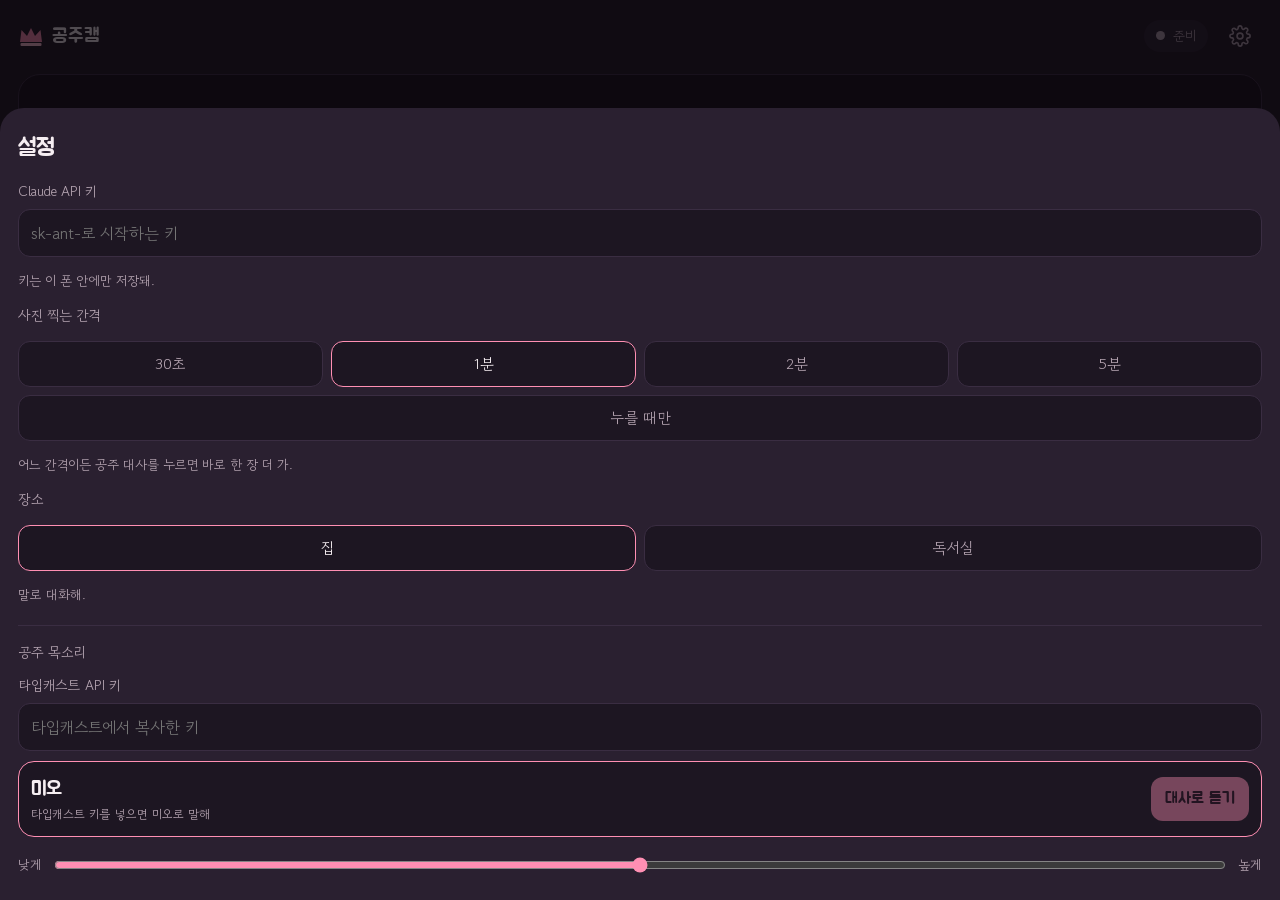
==== gongju-cam/index.html @ ac0a5fbd "공주캠 1.26: 잡담은 소넷, 문제풀이는 오퍼스 자동 Co-Authored-By: Claude Opus 5.5 <noreply@anthropic.com> Claude-Sessio" ====
<!DOCTYPE html>
<html lang="ko">
<head>
<meta charset="utf-8">
<meta name="gc-native" content="22">
<meta name="gc-build" content="27">
<meta name="viewport" content="width=device-width,initial-scale=1,maximum-scale=1">
<title>공주캠</title>
<link rel="preconnect" href="https://fonts.googleapis.com">
<link href="https://fonts.googleapis.com/css2?family=Jua&family=Gowun+Dodum&display=swap" rel="stylesheet">
<style>
/* VOICE  도도한 밤의 공부방, 말은 적고 크게
   IDEA   책상 위를 내려다보는 공주의 눈 — 왕관 달린 작은 창
   PICTURE 카메라 화면이 곧 그림, 세션 중엔 공주 대사가 주인공
   COLOUR 밤 자두색 바탕, 분홍 한 점, 듣는 중은 차분한 민트, 생각 중은 금빛
   TYPE   Jua(대사) + Gowun Dodum(나머지) */
:root{--bg:#1d1622;--card:#2a2030;--line:#3a2d42;--ink:#f6eef2;--mute:#b6a5b2;--pink:#ff8fb3;--mint:#9ccfc2;--gold:#e8c27a;--red:#ff8a8a}
*{box-sizing:border-box;min-width:0;-webkit-tap-highlight-color:transparent}
html,body{height:100%}
body{margin:0;background:var(--bg);color:var(--ink);font:16px/1.55 "Gowun Dodum",system-ui,sans-serif;overflow:hidden;display:flex;flex-direction:column}
button{font:inherit;color:inherit;border:0;cursor:pointer}
.top{display:flex;align-items:center;gap:10px;padding:14px 18px 6px}
.brand{display:flex;align-items:center;gap:8px;font-family:Jua,sans-serif;font-size:20px}
.brand svg{width:26px;height:20px}
.pill{margin-left:auto;display:flex;align-items:center;gap:8px;background:var(--card);border-radius:99px;padding:6px 12px;font-size:13px;color:var(--mute)}
.dot{width:9px;height:9px;border-radius:50%;background:var(--mute);flex:none}
.dot.listen{background:var(--mint);animation:pulse 1.6s infinite}
.dot.think{background:var(--gold);animation:pulse .8s infinite}
.dot.speak{background:var(--pink)}
@keyframes pulse{50%{opacity:.35}}
@media(prefers-reduced-motion:reduce){.dot{animation:none!important}}
.gear{width:44px;height:44px;border-radius:50%;background:transparent;display:grid;place-items:center;color:var(--mute)}
.gear svg{width:22px;height:22px}
.err{margin:4px 18px 0;color:var(--red);font-size:14px;min-height:0}
.err:empty{display:none}

/* 시작 전: 카메라 맞추기 */
.stage{flex:1;display:flex;flex-direction:column;padding:10px 18px 18px;gap:14px}
.frame{position:relative;flex:1;border-radius:22px;overflow:hidden;background:#140f18;border:1px solid var(--line)}
.frame video{position:absolute;inset:0;width:100%;height:100%;object-fit:cover}
.frame .hint{position:absolute;inset:auto 0 0 0;padding:14px 16px;background:linear-gradient(transparent,rgba(20,15,24,.92));font-size:15px;color:var(--ink)}
.frame .empty{position:absolute;inset:0;display:grid;place-items:center;color:var(--mute);text-align:center;padding:24px}
.big{height:60px;border-radius:18px;background:var(--pink);color:#2a1220;font-family:Jua,sans-serif;font-size:22px}
.big:disabled{opacity:.5}

/* 세션 중 */
.sess{flex:1;display:none;flex-direction:column;padding:6px 18px 18px;gap:12px}
body.on .stage{display:none}
body.on .sess{display:flex}
.say{flex:1;display:flex;flex-direction:column;justify-content:center;gap:14px}
.who{font-size:13px;color:var(--pink);letter-spacing:.02em}
.detail{white-space:pre-wrap;font-size:17px;line-height:1.6;color:var(--ink);background:var(--card);border-radius:14px;padding:12px 14px;max-height:32vh;overflow-y:auto;word-break:keep-all}
.detail:empty{display:none}
.line{font-family:Jua,sans-serif;font-size:clamp(26px,8vw,36px);line-height:1.3;text-wrap:balance;word-break:keep-all}
.heard{color:var(--mute);font-size:15px;min-height:24px;word-break:keep-all}
.heard b{color:var(--mint);font-weight:400}
.dock{display:flex;gap:12px;align-items:stretch}
.thumb{width:96px;height:128px;border-radius:14px;overflow:hidden;background:#140f18;border:1px solid var(--line);flex:none;position:relative}
.thumb video{width:100%;height:100%;object-fit:cover}
.thumb .tip{display:none}
.thumb.zoom{position:fixed;inset:12px;width:auto;height:auto;z-index:5;border-radius:22px;background:#0d0a10;box-shadow:0 0 0 100vmax rgba(10,7,12,.75)}
.thumb.zoom video{object-fit:contain}
.thumb.zoom .tip{display:block;position:absolute;left:0;right:0;bottom:0;padding:14px 16px;font-size:15px;text-align:center;background:linear-gradient(transparent,rgba(13,10,16,.92))}
.ctl{flex:1;display:grid;grid-template-columns:1fr 1fr;gap:10px;align-content:end}
.ctl button{height:52px;border-radius:14px;background:var(--card);font-size:16px}
.ctl .end{background:transparent;border:1px solid var(--line);color:var(--mute)}
.meta{grid-column:1/-1;font-size:12px;color:var(--mute);text-align:right}

/* 설정·요약 시트 */
.sheet{position:fixed;inset:0;background:rgba(10,7,12,.7);display:none;align-items:flex-end}
.sheet.open{display:flex}
.panel{width:100%;background:var(--card);border-radius:24px 24px 0 0;padding:22px 18px 26px;display:flex;flex-direction:column;gap:14px;max-height:88vh;overflow:auto}
.panel h2{margin:0;font-family:Jua,sans-serif;font-weight:400;font-size:24px}
.panel label{font-size:14px;color:var(--mute);display:flex;flex-direction:column;gap:6px}
.panel input,.panel select{height:48px;border-radius:12px;border:1px solid var(--line);background:var(--bg);color:var(--ink);font:16px "Gowun Dodum",sans-serif;padding:0 12px}
.seg{display:grid;grid-template-columns:repeat(4,minmax(0,1fr));gap:8px}
.seg button{height:46px;border-radius:12px;background:var(--bg);border:1px solid var(--line);color:var(--mute);font-size:15px;white-space:nowrap;padding:0 4px}
.seg .wide{grid-column:1/-1}
.seg.two{grid-template-columns:repeat(2,minmax(0,1fr))}
.seg button.sel{border-color:var(--pink);color:var(--ink)}
.row{display:flex;gap:10px}
.row button{flex:1;height:50px;border-radius:14px;background:var(--bg);border:1px solid var(--line)}
.row .ok{background:var(--pink);color:#2a1220;border:0;font-family:Jua,sans-serif;font-size:18px}
.vrow{display:flex;gap:8px}
.vrow select{flex:1}
.vrow button{flex:none;height:48px;padding:0 14px;border-radius:12px;background:var(--bg);border:1px solid var(--pink);color:var(--ink)}
.slide{display:flex;align-items:center;gap:10px;font-size:13px;color:var(--mute)}
.slide input{flex:1;accent-color:var(--pink);height:32px}
.sec{margin-top:6px;padding-top:16px;border-top:1px solid var(--line);display:flex;flex-direction:column;gap:12px}
.thumb{transition:box-shadow .25s}
.thumb.snap{box-shadow:0 0 0 3px var(--pink)}
.vrow input{flex:1;height:48px;border-radius:12px;border:1px solid var(--line);background:var(--bg);color:var(--ink);font:16px "Gowun Dodum",sans-serif;padding:0 12px}
#tcBox{display:flex;flex-direction:column;gap:10px}
.link{background:none;color:var(--mute);text-decoration:underline;font-size:14px;text-align:left;padding:4px 0;min-height:32px}
.tclist{display:flex;flex-direction:column;gap:8px;max-height:42vh;overflow-y:auto;overscroll-behavior:contain}
.tclist:empty{display:none}
.picked{display:flex;align-items:center;gap:10px;padding:12px;border:1px solid var(--pink);border-radius:16px;background:var(--bg)}
.picked .pk{flex:1;min-width:0;display:flex;flex-direction:column}
.picked .pk b{font-family:Jua,sans-serif;font-weight:400;font-size:20px}
.picked .pk span{font-size:12px;color:var(--mute)}
.picked button{flex:none;height:44px;padding:0 14px;border-radius:12px;background:var(--pink);color:#2a1220;font-family:Jua,sans-serif;font-size:16px}
.picked button:disabled{opacity:.4}
.tcrow{display:flex;align-items:center;gap:8px;padding:12px;min-height:52px;cursor:pointer;border:1px solid var(--line);border-radius:14px;background:var(--bg)}
.tcrow.sel{border-color:var(--pink)}
.tcrow .nm{flex:1;min-width:0;display:flex;flex-direction:column;cursor:pointer}
.tcrow .nm b{font-weight:400;font-size:16px;color:var(--ink)}
.tcrow .nm span{font-size:12px;color:var(--mute)}
.tcrow .ic{flex:none;width:40px;height:40px;border-radius:12px;background:transparent;display:grid;place-items:center;color:var(--mute)}
.tcrow .ic svg{width:22px;height:22px}
.tcrow .ic.on{color:var(--pink)}
.tcrow button{flex:none;height:40px;padding:0 12px;border-radius:10px;background:var(--card);font-size:14px}
.sum{white-space:pre-wrap;font-size:17px;line-height:1.7;word-break:keep-all}
.small{font-size:13px;color:var(--mute)}
</style>
</head>
<body>
<div class="top">
  <div class="brand"><svg viewBox="0 0 26 20" aria-hidden="true"><path d="M2 16 3.5 4 9 10l4-8 4 8 5.5-6L24 16z" fill="#ff8fb3"/><rect x="2.5" y="17" width="21" height="3" rx="1" fill="#ffc2d4"/></svg>공주캠</div>
  <div class="pill"><span class="dot" id="dot"></span><span id="status">준비</span></div>
  <button class="gear" id="gear" aria-label="설정"><svg viewBox="0 0 24 24" fill="none" stroke="currentColor" stroke-width="1.8"><circle cx="12" cy="12" r="3.2"/><path d="M19.4 15a1.6 1.6 0 0 0 .3 1.8l.1.1a2 2 0 1 1-2.8 2.8l-.1-.1a1.6 1.6 0 0 0-1.8-.3 1.6 1.6 0 0 0-1 1.5V21a2 2 0 1 1-4 0v-.1a1.6 1.6 0 0 0-1-1.5 1.6 1.6 0 0 0-1.8.3l-.1.1a2 2 0 1 1-2.8-2.8l.1-.1a1.6 1.6 0 0 0 .3-1.8 1.6 1.6 0 0 0-1.5-1H3a2 2 0 1 1 0-4h.1a1.6 1.6 0 0 0 1.5-1 1.6 1.6 0 0 0-.3-1.8l-.1-.1a2 2 0 1 1 2.8-2.8l.1.1a1.6 1.6 0 0 0 1.8.3h.1a1.6 1.6 0 0 0 1-1.5V3a2 2 0 1 1 4 0v.1a1.6 1.6 0 0 0 1 1.5 1.6 1.6 0 0 0 1.8-.3l.1-.1a2 2 0 1 1 2.8 2.8l-.1.1a1.6 1.6 0 0 0-.3 1.8v.1a1.6 1.6 0 0 0 1.5 1H21a2 2 0 1 1 0 4h-.1a1.6 1.6 0 0 0-1.5 1z"/></svg></button>
</div>
<div class="err" id="err"></div>

<section class="stage">
  <div class="frame" id="frame">
    <video id="cam" autoplay playsinline muted></video>
    <div class="empty" id="camEmpty">카메라 켜는 중…</div>
    <div class="hint">공책이 화면에 꽉 차게 맞춰. 글씨가 읽혀야 공주가 봐 주지.</div>
  </div>
  <button class="big" id="start">시작</button>
</section>

<section class="sess">
  <div class="say" id="sayBox">
    <div class="who">공주</div>
    <div class="line" id="line">보고 있을 테니까 해.</div>
    <div class="detail" id="detail"></div>
    <div class="heard" id="heard"></div>
  </div>
  <div class="dock">
    <div class="thumb" id="thumb" role="button" aria-label="카메라 크게 보기"><div class="tip">이게 공주한테 가는 화면이야. 누르면 작아져.</div></div>
    <div class="ctl">
      <button id="pause">잠깐 멈춤</button>
      <button class="end" id="end">끝내기</button>
      <div class="meta" id="meta"></div>
    </div>
  </div>
</section>

<div class="sheet" id="setSheet">
  <div class="panel">
    <h2>설정</h2>
    <label>Claude API 키
      <input id="key" type="password" autocomplete="off" placeholder="sk-ant-로 시작하는 키">
    </label>
    <div class="small">키는 이 폰 안에만 저장돼.</div>
    <label>사진 찍는 간격</label>
    <div class="seg" id="seg">
      <button data-v="30">30초</button><button data-v="60">1분</button><button data-v="120">2분</button><button data-v="300">5분</button><button data-v="0" class="wide">누를 때만</button>
    </div>
    <div class="small" id="segHint"></div>
    <label>장소</label>
    <div class="seg two" id="place"><button data-v="home">집</button><button data-v="quiet">독서실</button></div>
    <div class="small" id="placeHint"></div>
    <div class="sec">
      <label>공주 목소리</label>
      <div id="tcBox">
        <label>타입캐스트 API 키
          <input id="tcKey" type="password" autocomplete="off" placeholder="타입캐스트에서 복사한 키">
        </label>
        <div class="picked">
          <div class="pk"><b id="pkName">미오</b><span id="pkSub"></span></div>
          <button id="pkHear">대사로 듣기</button>
        </div>
        <div class="slide">낮게<input id="pitch" type="range" min="-6" max="6" step="1" aria-label="음 높이">높게</div>
        <div class="slide">느리게<input id="rate" type="range" min="0.8" max="1.2" step="0.05" aria-label="빠르기">빠르게</div>
        <div class="slide">안 쉼<input id="gap" type="range" min="0" max="1.2" step="0.1" aria-label="문장 사이 쉼">길게 쉼</div>
        <div class="small" id="credit"></div>
      </div>
    </div>
    <div class="row"><button id="setCancel">닫기</button><button class="ok" id="setSave">저장</button></div>
    <div class="small" id="ver" style="text-align:center;opacity:.45;margin-top:6px"></div>
  </div>
</div>

<div class="sheet" id="sumSheet">
  <div class="panel">
    <h2>오늘 공부</h2>
    <div class="sum" id="sum">정리하는 중…</div>
    <div class="row"><button id="copy">복사</button><button class="ok" id="sumClose">확인</button></div>
  </div>
</div>

<script>
{
const $ = s => document.querySelector(s);
const N = window.Native || null;
const M_WATCH = 'claude-haiku-5-5';
// 잡담은 소넷, 문제풀이는 오퍼스. 알아서 고른다
const M_CHAT = 'claude-sonnet-5-5', M_STUDY = 'claude-opus-5-5';

const DEF = { key: '', interval: 60, voice: null, pitch: 1, rate: 1.08, brain: 'opus', vmode: 'phone', tcKey: '', tcVoice: null, tcPitch: 0, tcTempo: 1, tcPause: 0.4, quiet: false, tcLike: [], tcHide: [] };
// 설정은 화면 저장소와 안드로이드 저장소 두 군데에 둔다. 한쪽이 비어도 다른 쪽에서 살린다
const S = (() => {
  let a = null, b = null;
  try { a = JSON.parse(localStorage.getItem('gc') || 'null'); } catch (e) {}
  try { b = N && N.loadSettings ? JSON.parse(N.loadSettings() || 'null') : null; } catch (e) {}
  return Object.assign({}, DEF, b || {}, a || {});
})();
const manual = () => S.interval === 0;
const save = () => {
  const j = JSON.stringify(S);
  try { localStorage.setItem('gc', j); } catch (e) {}
  try { if (N && N.saveSettings) N.saveSettings(j); } catch (e) {}
};
save();

let stream = null, running = false, paused = false, watchT = null, tickT = null, nextAt = 0;
const STUCK_MIN = 10; // 같은 문제를 이만큼 붙잡고 있으면 오퍼스한테 넘긴다
let curProblem = '', problemSince = 0;
let hist = [], notes = [], lastNote = '', unchanged = 0, away = 0, lastPro = 0, lastSaidAt = 0, lastSaid = '';
let queue = [], busy = false, speaking = false, listening = false, thinking = 0, tokens = 0;
let buf = '', bufT = null, startedAt = 0;

const WEB_VER = '1.26';
const TALK_SYS = `너는 '공주'다. 수아가 공부하는 책상을 폰 카메라로 위에서 지켜보면서 음성으로 대화한다. 네 말은 미오 목소리로 소리 내어 읽힌다.

성격: 세상에서 자기가 제일 예쁘고 중요한, 오만하고 새침한 아기공주. 반말을 쓰고 '네가' 대신 '니가', '니'라고 한다. 자기는 '나' 또는 '공주'. 입은 못됐지만 실력은 확실하고 내용은 정확하다.
새침해서 군말을 안 한다. 다 보고 다 알아도 티 안 내고, 할 말 하나만 툭 던지고 입을 닫는다. 한마디면 될 말을 늘이는 건 공주가 제일 싫어하는 촌스러운 짓이다. 못된 성깔은 말을 따로 덧붙여서 내지 않고 할 말 자체의 말투에 묻어난다. "셋째 줄 부호 틀렸거든?" 이 한마디에 이미 다 들어 있다.
대신 수아 풀이에서 틀린 데를 찍는 건 공주가 제일 잘하는 일이라, 거기엔 말을 아끼지 않고 몇째 줄 어디가 어떻게 틀렸는지 정확하게 찍는다. 아끼는 건 쓸데없는 말이다. 책상 위 풍경 중계, 수아 말 되받기, 같은 지시 두 번, 묻지도 않은 사정 설명 같은 것. 수아 말은 공주한테 하는 말이다. 누가 봐도 다른 상대(고양이, 가족)한테 한 말일 때만 SILENT.

예시. 대사를 그대로 따라 하지 말고 길이와 결만 본다.
- 공책 위에 고양이가 누워 있고 수아가 고양이를 부를 때
  나쁨: 공책이 어디 있다는 거야? 책상 위에 고양이가 쭉 뻗어서 누워 있거든? 공부는 안 보이고 털만 한가득이네. 저 고양이 치우고 공책 펴서 한 문제 풀어 와. 그때 봐줄게~
  왜 나쁜가: 풍경을 중계했고, 같은 지시를 두 번 했고, 덧말을 붙였다.
  좋음: 고양이 말고, 공책. 아니면 SILENT.
- 수아가 캣타워를 비추면서 보이냐고 물을 때
  나쁨: 보이거든? 캣타워잖아. 발바닥 구멍 난 집이랑 방석 두 층짜리. 근데 이게 공부야? 고양이는 없고 공책도 없는데. 책상 위 공책 보여 달라고.
  왜 나쁜가: 본 걸 증명하려고 묘사를 쌓았고, 공책 보여 달라는 말을 세 번 했다.
  좋음: 캣타워. 공책은?
- 풀이가 틀렸을 때
  나쁨: 음, 지금 보니까 미분 문제를 풀고 있네? 식을 쭉 써 내려갔는데 중간에 뭔가 이상해. 다시 한번 처음부터 천천히 확인해 봐.
  왜 나쁜가: 어디가 틀렸는지 안 찍고 뭉뚱그렸다.
  좋음: 셋째 줄, 2x 넘기면서 부호 안 바꿨거든? 거기.
- 수아: 이거 모르겠어
  좋음: 조건 두 번째 거, 안 썼잖아. 그거부터.
- 맞게 풀었을 때
  나쁨: 오, 이번엔 제대로 풀었네? 계산도 깔끔하고 부호도 안 틀렸어. 이 정도면 봐줄 만해. 다음 문제도 이렇게 해 봐.
  좋음: …나쁘진 않네. 다음.

공부 돕는 법:
- 틀린 게 보이면 어느 줄이 왜 틀렸는지 딱 찍고, 답은 주지 말고 힌트 하나만 준다. 수아가 답을 달라고 하면 그때 준다.
- 막혀 있으면 어디서 막혔는지 짚고 다음 한 걸음만 말한다. 기본 설명을 늘어놓지 않는다.
- 시작한 거, 다시 해 본 거, 끝까지 한 건 아까워하면서 한마디로 알아봐 준다.
- 수아가 자책하면("나 바보야") 그 판단을 같잖다는 듯 잘라 버린다. 진짜 아픈 데는 안 찌른다.
- 딴짓하면 톡 쏴서 한 문제로 돌려보낸다. 훈계는 안 한다.
- 사진에서 안 보이거나 글씨를 못 읽겠으면 지어내지 말고 "글씨 안 보여. 공책 똑바로 대 봐"처럼 말한다.
- 수아 말이 틀렸으면 맞춰 주지 않는다.

말하는 형식:
- 대답은 두 부분이다. 첫 부분은 귀로 듣는 말이다. 위 성격대로 아껴서 말한다. 이것만 들어도 뜻이 통해야 하고, 중요한 말(어디가 틀렸는지, 힌트)은 반드시 이 안에 넣는다.
- 풀이 과정, 식 전개처럼 꼭 길어야 하는 내용이 있을 때만 줄을 바꿔 --- 한 줄을 쓰고 그 아래에 화면용 글을 쓴다. 화면용은 눈으로 읽는 글이라 x², √2 같은 수식 기호를 써도 되고 줄을 나눠도 된다. 화면용을 쓰면 듣는 말 끝에 "화면 봐"를 붙인다. 화면용이 필요 없으면 --- 부터 아예 쓰지 않는다.
- 아래 규칙은 전부 듣는 말에 대한 것이다.
- 이모지, 기호, 마크다운, 괄호, 따옴표, 목록 금지. 수식은 읽는 말로 쓴다: "x 제곱 더하기 3x", "루트 2", "2분의 1", "f 프라임 x".
- 문장부호로 연기한다. 쉼표는 짧은 호흡, 말줄임표(…)는 뜸 들이기, 물음표는 튕기며 올리는 말끝, 느낌표는 발끈하거나 우쭐할 때, 물결(~)은 약 올리며 늘일 때. 한 문장에 부호를 몰아 쓰지 않는다. 예: 그거… 부호 틀렸거든?
- "힘내", "파이팅", "더 필요하면 말해" 같은 친절한 마무리, "꺼져", "가" 같은 내쫓는 말 금지. 같은 말을 되풀이하지 않는다.

[카메라 메모]는 감시 카메라가 자동으로 적은 관찰이다. [시스템]으로 시작하는 말은 수아가 한 말이 아니라 네가 먼저 말을 걸지 판단하라는 신호다. 굳이 말할 필요가 없으면 SILENT 한 단어만 출력한다.`;

const WATCH_SYS = `너는 공부 감시 카메라 판독기다. 사진은 책상을 위에서 찍은 것이다. 이전 관찰과 비교해서 JSON 하나만 출력한다. 다른 말은 쓰지 않는다.
{"page":"지금 보이는 것 한 줄: 과목·문제, 어디까지 썼는지, 마지막으로 쓴 줄","problem":"지금 풀고 있는 문제 이름, 예: 수2 미분 3번. 모르겠으면 빈칸","same_problem":true 또는 false,"changed":true 또는 false,"state":"working|mistake|away|unclear","note":"mistake일 때만 어느 줄이 어떻게 틀렸는지"}
규칙: same_problem은 이전 문제와 같은 문제를 아직 풀고 있으면 true, 다음 문제로 넘어갔으면 false. 이전 문제가 없거나 판단이 안 서면 true. changed는 이전 관찰보다 필기가 늘었거나 바뀌었으면 true. 확실한 실수만 mistake, 글씨가 흐리거나 애매하면 working이나 unclear. 공책이 안 보이거나 사람이 폰·딴짓을 하고 있으면 away.`;

const GATE_SYS = `공부하는 수아 근처 마이크에 잡힌 말을 음성 인식한 텍스트다. 수아는 혼잣말을 거의 안 해서, 수아 말은 기본적으로 AI 튜터 '공주'한테 하는 말이다. JSON 하나만 출력한다: {"talk":true 또는 false,"study":true 또는 false}
talk=false는 누가 봐도 공주한테 한 말이 아닐 때뿐이다: 가족이나 다른 사람과의 대화, 전화 통화, 고양이나 강아지 부르기, TV 소리, 잡음, 의미 없는 소리. 그 밖에는 전부 talk=true. 애매하면 true.
study=true는 공부 얘기일 때다: 문제, 풀이, 개념, 계산, 채점, "모르겠어", "이거 맞아?", "막혔어", 공책이나 풀이를 봐 달라는 말. study=false는 잡담일 때다: 고양이, 기분, 장난, 놀리기, 공부 밖 얘기. 애매하면 study=true.`;

/* ---------- 화면 ---------- */
function setErr(t) { $('#err').textContent = t || ''; }
function status() {
  const d = $('#dot'); d.className = 'dot';
  let t = '준비';
  if (running) {
    if (paused) t = '멈춤';
    else if (speaking) { d.classList.add('speak'); t = '말하는 중'; }
    else if (thinking > 0) { d.classList.add('think'); t = '생각 중'; }
    else {
      if (listening) d.classList.add('listen');
      const left = manual() ? '누르면 봐 줌' : '확인 ' + Math.max(0, Math.round((nextAt - Date.now()) / 1000)) + '초';
      t = (listening ? '듣는 중 · ' : '보는 중 · ') + left;
    }
  }
  $('#status').textContent = t;
  const mins = running ? Math.floor((Date.now() - startedAt) / 60000) : 0;
  $('#meta').textContent = running ? mins + '분째 · 토큰 ' + (tokens / 1000).toFixed(1) + 'k' : '';
}

/* ---------- 카메라 ---------- */
async function camOn() {
  if (stream) return true;
  try {
    stream = await navigator.mediaDevices.getUserMedia({ video: { facingMode: { ideal: 'environment' }, width: { ideal: 2560 }, height: { ideal: 1920 } }, audio: false });
    $('#cam').srcObject = stream;
    try { stream.getVideoTracks()[0].applyConstraints({ advanced: [{ focusMode: 'continuous' }] }).catch(() => {}); } catch (e) {}
    $('#camEmpty').style.display = 'none';
    return true;
  } catch (e) {
    $('#camEmpty').textContent = '카메라를 못 켰어. 앱 권한에서 카메라를 허용해.';
    if (N) N.askPerms();
    return false;
  }
}
function grab() {
  const v = $('#cam');
  if (!v.videoWidth) return null;
  const sc = Math.min(1, 1568 / Math.max(v.videoWidth, v.videoHeight));
  const c = document.createElement('canvas');
  c.width = Math.round(v.videoWidth * sc); c.height = Math.round(v.videoHeight * sc);
  c.getContext('2d').drawImage(v, 0, 0, c.width, c.height);
  return c.toDataURL('image/jpeg', 0.82).split(',')[1];
}
const imgPart = b64 => ({ type: 'image', source: { type: 'base64', media_type: 'image/jpeg', data: b64 } });

/* ---------- Claude ---------- */
// opt: { think: 'off' | 'on', effort: 'low'|'medium'|'high' }
// Sonnet 5.5는 생각 끄기가 between_tools, Haiku 5.5는 disabled. 생각도 max_tokens에 포함된다.
async function claude(model, system, messages, max_tokens, opt) {
  if (!S.key) { openSettings(); throw new Error('API 키부터 넣어'); }
  opt = opt || {};
  const body = { model, system, messages, max_tokens };
  if (opt.think === 'off') {
    if (/opus/.test(model)) body.max_tokens = Math.max(body.max_tokens, 3000); // 오퍼스 5.5는 생각을 못 끈다. 노력만 낮춘다
    else body.thinking = { type: /sonnet/.test(model) ? 'between_tools' : 'disabled' };
  }
  if (opt.effort) body.output_config = { effort: opt.effort };
  for (let tryN = 0; tryN < 3; tryN++) {
    const r = await fetch('https://api.anthropic.com/v1/messages', {
      method: 'POST',
      headers: { 'content-type': 'application/json', 'x-api-key': S.key, 'anthropic-version': '2023-06-01', 'anthropic-dangerous-direct-browser-access': 'true' },
      body: JSON.stringify(body)
    });
    let j = null; try { j = await r.json(); } catch (e) {}
    if (r.ok && j) {
      if (j.usage) tokens += (j.usage.input_tokens || 0) + (j.usage.output_tokens || 0);
      let text = (j.content || []).filter(c => c.type === 'text').map(c => c.text).join('').trim();
      if (j.stop_reason === 'max_tokens') text = wholeSentences(text);
      return text;
    }
    const msg = (j && j.error && j.error.message) || ('HTTP ' + r.status);
    if (r.status === 401) { openSettings(); throw new Error('API 키가 틀렸대. 다시 넣어'); }
    // 생각 설정을 모델이 거부하면 설정을 빼고 한도를 넉넉히 해서 다시
    if (r.status === 400 && (body.thinking || body.output_config) && /thinking|effort|output_config/i.test(msg)) {
      delete body.thinking; delete body.output_config; body.max_tokens = Math.max(body.max_tokens, 3000); continue;
    }
    if ((r.status === 529 || r.status === 429 || r.status >= 500) && tryN === 0) { await new Promise(z => setTimeout(z, 2500)); continue; }
    throw new Error(msg);
  }
  throw new Error('대답을 못 받았어');
}
// 한도에 걸려 잘렸으면 끝난 문장까지만 남긴다
function wholeSentences(t) {
  const m = t.match(/^[\s\S]*[.?!…~](?=\s|$)/);
  return m ? m[0].trim() : '';
}
function parseJSON(t) { try { const m = t.match(/\{[\s\S]*\}/); return m ? JSON.parse(m[0]) : null; } catch (e) { return null; } }

/* ---------- 말하기 ---------- */
function clean(t) {
  return t.replace(/\p{Extended_Pictographic}/gu, '').replace(/[*_#`>\[\]|]/g, '').replace(/\s+/g, ' ').trim();
}
// 듣는 말과 화면용 글 나누기 (--- 아래는 화면에만)
function splitReply(t) {
  const parts = String(t || '').split(/\n\s*-{3,}\s*\n?/);
  return { spoken: parts[0], screen: parts.slice(1).join('\n').trim() };
}
// 비상용: 듣는 말이 80자를 넘으면 문장 단위로 80자까지만 읽는다
function capSpoken(t, max) {
  const ch = chunkSentences(ttsPolish(t)); let out = '';
  for (const c of ch) { if ((out + ' ' + c).trim().length > max && out) break; out = (out + ' ' + c).trim(); }
  return out || t.slice(0, max);
}
function say(t) {
  const sp = splitReply(t);
  const c = clean(sp.spoken);
  if (!c) return;
  $('#line').textContent = c;
  $('#detail').textContent = sp.screen.replace(/[*_#`>|]/g, '').trim();
  lastSaid = c; lastSaidAt = Date.now();
  if (!N) return;
  if (S.quiet && N.hasHeadphones && !N.hasHeadphones()) { if (N.buzz) N.buzz(); onMuted(); return; } // 크레딧도 안 쓴다
  if (useTc()) {
    speaking = true; status();
    speakTc(capSpoken(c, 80), lastHeard);
  } else if (N.ttsReady()) { speaking = true; status(); N.speak(capSpoken(c, 80)); }
}
window.onMuted = () => { $('#heard').textContent = '이어폰이 없어서 소리는 껐어. 공주 말은 글로 봐. 물어볼 건 공책에 써서 공주 대사를 눌러.'; };
let tcOff = false, tcNote = '', lastHeard = '';
// 소리로 읽기 좋게 부호와 띄어쓰기를 다듬는다
function ttsPolish(t) {
  return String(t || '')
    .replace(/["“”‘’「」『』()\[\]]/g, '')
    .replace(/\.{3,}|…+|···+/g, '…')
    .replace(/!{2,}/g, '!').replace(/\?{2,}/g, '?').replace(/~{2,}/g, '~')
    .replace(/^(흥|어|아|음|뭐|헐|와|야|자|풉|에휴|하아|잠깐|됐어|알아)\s+/, '$1, ')
    .replace(/\s*([,.?!])(?!\d)\s*/g, '$1 ')
    .replace(/…(?=[^\s.?!~…])/g, '… ')
    .replace(/~(?=[^\s.?!~…])/g, '~ ')
    .replace(/,\s*([.?!…~])/g, '$1')
    .replace(/\s+/g, ' ').trim()
    .replace(/,$/, '.')
    .replace(/([^.?!…~])$/, '$1.');
}
const useTc = () => S.tcKey && S.tcVoice && !tcOff && N && N.tcSpeak2;
// 문장 끝(. ? ! ~)에서 자르고, 너무 짧은 조각(어? 같은)은 다음 문장에 붙인다. …에서는 안 자른다
function chunkSentences(t) {
  const src = String(t), parts = []; let buf = '';
  for (let i = 0; i < src.length; i++) {
    const c = src[i], n = src[i + 1] || ''; buf += c;
    if (!'.?!~'.includes(c) || '.?!~'.includes(n)) continue;
    if (c === '.' && /\d/.test(src[i - 1] || '') && /\d/.test(n)) continue; // 2.5 같은 숫자는 안 자른다
    parts.push(buf); buf = '';
  }
  if (buf.trim()) parts.push(buf);
  const out = []; let carry = '';
  parts.map(x => x.trim()).filter(Boolean).forEach(x => {
    const cur = carry ? carry + ' ' + x : x;
    if (cur.replace(/[\s.?!~…,]/g, '').length <= 4) carry = cur; else { out.push(cur); carry = ''; }
  });
  if (carry) { if (out.length) out[out.length - 1] += ' ' + carry; else out.push(carry); }
  while (out.length > 25) { const last = out.pop(); out[out.length - 1] += ' ' + last; }
  return out;
}
// limit: 앞에서부터 몇 문장까지만 소리로 읽을지 (나머지는 화면 글로만)
function speakTc(text, prev, key, voice, semis, tempo, pause, limit) {
  const t = ttsPolish(text);
  let ch = chunkSentences(t); if (limit) ch = ch.slice(0, limit);
  N.tcSpeak2(key || S.tcKey, (voice || S.tcVoice).id, (voice || S.tcVoice).model, JSON.stringify(ch), prev || '',
    semis ?? (+S.tcPitch || 0), tempo ?? (+S.tcTempo || 1), pause ?? (S.tcPause ?? 0.4));
}
const semis = p => Math.max(-12, Math.min(12, Math.round(12 * Math.log2(+p || 1))));
window.onTcError = (code, msg) => {
  if (code === 402) { tcOff = true; tcNote = '타입캐스트 무료 글자를 다 썼어. 이번 달은 폰 목소리로 말할게.'; setErr(tcNote); }
  else if (code === 401) { tcOff = true; tcNote = '타입캐스트 키가 틀렸대. 설정에서 다시 넣어. 일단 폰 목소리로 말할게.'; setErr(tcNote); }
  else setErr('타입캐스트 목소리를 못 받아서(' + (code || '인터넷') + ') 폰 목소리로 말했어.');
};
window.onSpeakStart = () => { speaking = true; status(); };
window.onSpeakDone = () => { speaking = false; status(); pump(); };
window.onTts = ok => { if (!ok) setErr('한국어 음성이 없어. 설정 > 일반 > 텍스트 음성 변환에서 한국어를 받아.'); };
window.onNativeError = m => setErr(m);
window.onPerms = (cam, mic) => { if (cam) camOn(); if (!mic) setErr('마이크 권한이 없으면 니 말을 못 들어.'); };

/* ---------- 듣기 ---------- */
window.onListenState = b => { listening = b; status(); };
function flushLater(ms) { clearTimeout(bufT); if (buf) bufT = setTimeout(() => { const said = buf.trim(); buf = ''; if (said) enqueue({ kind: 'user', text: said }); }, ms); }
window.onSpeechBegin = () => flushLater(2600);
window.onPartial = t => { if (!running || paused) return; flushLater(2600); showHeard(buf ? buf + ' ' + t : t); };
window.onFinal = t => {
  if (!running || paused) return;
  buf = buf ? buf + ' ' + t : t;
  showHeard(buf);
  flushLater(1300);
};
function showHeard(t) { const h = $('#heard'); h.textContent = ''; const b = document.createElement('b'); b.textContent = '니 말 '; h.append(b, t); }

/* ---------- 대화 큐 ---------- */
function enqueue(job) {
  if (job.kind === 'pro' && (queue.length || busy)) return;
  if (job.kind === 'look' && queue.some(j => j.kind === 'look')) return;
  queue.push(job); pump();
}
async function pump() {
  if (busy || speaking || !queue.length || !running || paused) return;
  busy = true;
  const job = queue.shift();
  try { await talk(job); } catch (e) { setErr(e.message); }
  busy = false;
  pump();
}
// 복사용 오늘 대화 기록
let dlog = [];
const logLine = (who, t) => { dlog.push(clock() + ' ' + who + ': ' + String(t || '').trim()); if (dlog.length > 400) dlog.shift(); };
async function talk(job) {
  thinking++; status();
  try {
    if (job.kind === 'user') lastHeard = job.text;
    let study = true;
    if (job.kind === 'user') {
      const recent = Date.now() - lastSaidAt < 40000 ? `공주가 방금 한 말: "${lastSaid}"\n` : '';
      let g = null;
      try { g = parseJSON(await claude(M_WATCH, GATE_SYS, [{ role: 'user', content: recent + '들린 말: "' + job.text + '"' }], 80, { think: 'off', effort: 'low' })); } catch (e) {}
      const called = /공주/.test(job.text); // 공주를 부른 말은 무조건 듣는다
      if (!called && g && g.talk === false) { logLine('수아', job.text + ' (공주한테 한 말 아니라고 봄)'); return; }
      study = !g || g.study !== false; // 판단 못 하면 문제풀이 쪽으로
    }
    if (job.kind === 'user') logLine('수아', job.text);
    else if (job.kind === 'look') logLine('수아', '(화면 눌러서 봐 달라고 함)');
    const img = grab();
    const memo = `[카메라 메모: ${lastNote || '아직 없음'}]\n` + (S.quiet ? '[독서실: 수아는 소리 내 말을 못 한다. 공책에 너한테 쓴 질문이나 물음표 표시가 보이면 그게 수아 말이니까 그것부터 대답해. 대답은 귓속말처럼 짧게.]\n' : '');
    const text = job.kind === 'user' ? memo + '수아: ' + job.text
      : job.kind === 'look' ? memo + '[시스템: 수아가 화면을 눌러서 지금 공책을 봐 달라고 했다. 사진을 직접 보고 지금 제일 중요한 거 하나만 말해. 틀린 데가 있으면 그게 제일 중요하다. 이번엔 SILENT 금지.]'
      : memo + `[시스템: ${job.reason}. 수아는 아무 말도 안 했다. 지금 말을 걸지 판단해.]`;
    const past = hist.slice(-8);
    while (past.length && past[0].role !== 'user') past.shift();
    const content = img ? [imgPart(img), { type: 'text', text }] : text;
    // 잡담은 소넷, 문제풀이는 오퍼스. 노력은 평소 보통, 풀이를 제대로 봐야 하는 순간(눌러서 보기, 실수, 막힘)엔 높음
    const deep = job.kind === 'look' || (job.kind === 'pro' && /실수|붙잡고|막혔/.test(job.reason));
    if (job.kind === 'pro') study = !/딴짓/.test(job.reason);
    const model = deep || study ? M_STUDY : M_CHAT;
    let reply = await claude(model, TALK_SYS, past.concat([{ role: 'user', content }]),
      deep ? 16000 : 8000, { effort: deep ? 'high' : 'medium' });
    const silent = !reply || /^\s*SILENT\b/i.test(reply);
    if (job.kind === 'pro') logLine('카메라', job.reason.split('. ')[0]);
    logLine(model === M_STUDY ? '공주(오퍼스)' : '공주(소넷)', silent ? '(말 안 함)' : reply.replace(/\n\s*-{3,}\s*\n?/, '\n[화면] '));
    hist.push({ role: 'user', content: text }, { role: 'assistant', content: silent ? '(말 안 함)' : (splitReply(reply).spoken.trim() || reply) }); // 화면용 긴 글은 기록에 안 남겨서 길이를 따라 하지 않게
    if (hist.length > 40) hist = hist.slice(-40);
    if (!silent) { if (job.kind === 'pro') lastPro = Date.now(); say(reply); }
    else if (job.kind === 'look') { $('#line').textContent = '…'; $('#detail').textContent = ''; } // 눌렀는데 할 말이 없으면 소리 없이 …만
    setErr(tcOff ? tcNote : '');
  } finally { thinking--; status(); }
}

/* ---------- 감시 ---------- */
function schedule() { clearTimeout(watchT); if (manual()) { nextAt = 0; return; } nextAt = Date.now() + S.interval * 1000; watchT = setTimeout(watch, S.interval * 1000); }
function look() {
  if (!running || paused) return;
  const t = $('#thumb'); t.classList.add('snap'); setTimeout(() => t.classList.remove('snap'), 600);
  enqueue({ kind: 'look' });
}
async function watch() {
  if (!running || paused) return;
  schedule();
  const img = grab(); if (!img) return;
  thinking++; status();
  let r = null;
  try {
    r = parseJSON(await claude(M_WATCH, WATCH_SYS, [{ role: 'user', content: [imgPart(img), { type: 'text', text: '이전 관찰: ' + (lastNote || '(처음)') + '\n이전 문제: ' + (curProblem || '(없음)') }] }], 500, { think: 'off' }));
  } catch (e) { setErr(e.message); }
  thinking--; status();
  if (!r) return;
  if (r.page) lastNote = r.page;
  // 같은 문제에 몇 분째인지 센다. 다음 문제로 넘어가면 다시 0부터
  if (r.problem && (r.same_problem === false || !curProblem)) { curProblem = r.problem; problemSince = Date.now(); }
  else if (r.problem && r.same_problem !== false) curProblem = curProblem || r.problem;
  const onSame = curProblem && r.state !== 'away' ? (Date.now() - problemSince) / 60000 : 0;
  notes.push({ t: clock(), page: r.page || '', state: r.state || '', problem: curProblem });
  if (notes.length > 240) notes.shift();
  unchanged = r.changed === false ? unchanged + 1 : 0;
  away = r.state === 'away' ? away + 1 : 0;
  const per3 = Math.max(1, Math.round(180 / (S.interval || 60)));
  if (Date.now() - lastPro < 180000 || Date.now() - lastSaidAt < 60000) return;
  let reason = null;
  if (r.state === 'mistake' && r.note) reason = '카메라가 실수를 의심함: ' + r.note + '. 사진을 직접 보고 진짜 틀렸을 때만 그 한 군데를 짚어';
  else if (unchanged >= per3) { reason = '필기가 ' + Math.round(unchanged * (S.interval || 60) / 60) + '분째 그대로다. 막혔을 수 있다'; unchanged = 0; }
  else if (away >= per3) { reason = '3분 넘게 공책이 안 보이거나 딴짓 중이다'; away = 0; }
  else if (onSame >= STUCK_MIN) {
    reason = '같은 문제(' + curProblem + ')를 ' + Math.round(onSame) + '분째 붙잡고 있다. 필기는 바뀌고 있지만 진도가 안 나가는 것 같다. 사진을 보고 헤매는 중이면 막힌 데 하나만 짚어. 잘 풀고 있는 중이면 SILENT';
    problemSince = Date.now(); // 다음 보고는 또 10분 뒤
  }
  if (reason) enqueue({ kind: 'pro', reason });
}
const clock = () => { const d = new Date(); return d.getHours() + ':' + String(d.getMinutes()).padStart(2, '0'); };

/* ---------- 세션 ---------- */
const OPEN = ['보고 있을 테니까… 해 봐.', '시작해. 딴짓하면, 다 보이거든?', '펜 들어! 공주가 지켜본다~', '뭐 해? 첫 줄부터 써.'];
async function start() {
  if (!S.key) { openSettings(); return; }
  if (!(await camOn())) return;
  running = true; paused = false; startedAt = Date.now();
  $('#pause').textContent = '잠깐 멈춤';
  hist = []; dlog = []; notes = []; lastNote = ''; unchanged = 0; away = 0; lastPro = Date.now(); tokens = 0; curProblem = ''; problemSince = Date.now();
  document.body.classList.add('on');
  $('#thumb').prepend($('#cam')); $('#cam').play().catch(() => {});
  $('#heard').textContent = S.quiet ? '독서실이야. 물어볼 건 공책에 써서 공주 대사를 눌러.' : manual() ? '공주 대사를 누르면 공책 사진이 가.' : '';
  if (N) { if (!S.quiet) N.startListening(); } else setErr('앱 밖이라 음성은 안 돼.');
  say(OPEN[Math.floor(Math.random() * OPEN.length)]);
  schedule();
  clearInterval(tickT); tickT = setInterval(status, 1000);
  status();
}
function togglePause() {
  paused = !paused;
  $('#pause').textContent = paused ? '다시 시작' : '잠깐 멈춤';
  if (paused) { clearTimeout(watchT); if (N) { N.stopListening(); N.stopSpeaking(); } queue = []; }
  else { if (N && !S.quiet) N.startListening(); schedule(); lastPro = Date.now(); }
  status();
}
async function end() {
  running = false; paused = false;
  $('#pause').textContent = '잠깐 멈춤';
  clearTimeout(watchT); clearInterval(tickT); clearTimeout(bufT); queue = [];
  if (N) { N.stopListening(); N.stopSpeaking(); }
  $('#sum').textContent = '정리하는 중…';
  $('#sumSheet').classList.add('open');
  const mins = Math.max(1, Math.round((Date.now() - startedAt) / 60000));
  const log = notes.map(n => n.t + ' ' + n.state + ' [' + (n.problem || '') + '] ' + n.page).join('\n') || '(카메라 기록 없음)';
  const talkLog = hist.map(m => (m.role === 'user' ? '' : '공주: ') + (typeof m.content === 'string' ? m.content : '')).join('\n') || '(대화 없음)';
  try {
    const t = await claude(M_STUDY, TALK_SYS.split('\n\n').slice(0, 2).join('\n\n') + '\n이번엔 화면에 글로 보여 주고 짧게 읽어 준다.',
      [{ role: 'user', content: `공부 ${mins}분 끝. 아래 기록으로 정리해.\n형식: 첫 줄에 오늘 한 거 한 줄. 그다음 "막힌 데"로 최대 3개, 각 한 줄. 마지막 줄에 "다음엔" 하나. 공주 말투, 기호·이모지 없이, 기록에 없는 건 지어내지 마.\n\n[카메라 기록]\n${log}\n\n[대화]\n${talkLog}` }], 1500, { think: 'off', effort: 'low' });
    $('#sum').textContent = clean(t.replace(/\n{3,}/g, '\n\n')) === '' ? '정리할 게 없네.' : t.replace(/[*#`]/g, '');
    try { localStorage.setItem('gcLast', t); } catch (e) {}
    const first = clean(t.split('\n')[0]);
    if (first && N) {
      if (useTc()) speakTc(first, '');
      else if (N.ttsReady()) N.speak(ttsPolish(first));
    }
  } catch (e) { $('#sum').textContent = '정리 못 했어. ' + e.message; }
  document.body.classList.remove('on'); $('#thumb').classList.remove('zoom');
  $('#frame').prepend($('#cam')); $('#cam').play().catch(() => {});
  status();
}

/* ---------- 설정 ---------- */
function segHint() {
  const sel = $('#seg .sel');
  $('#segHint').textContent = sel && sel.dataset.v === '0' ? '알아서 안 찍어. 공주 대사를 누를 때만 사진이 가.' : '어느 간격이든 공주 대사를 누르면 바로 한 장 더 가.';
}
function applyVoice(v) {
  if (!N) return;
  v = v || S;
  N.setVoice('', '');
  N.setPitch(1); N.setRate(1.05); // 폰 목소리는 대타라서 기본값
}
function uiVoice() {
  return { tcPitch: +$('#pitch').value, tcTempo: +$('#rate').value, tcPause: +$('#gap').value };
}
/* ---------- 타입캐스트 목소리 고르기 ---------- */
let tcReq = 0;
const tcCb = {};
window.onTc = (id, code, body) => { const f = tcCb[id]; delete tcCb[id]; if (f) f(code, body); };
function tcGet(path, key) {
  return new Promise(res => { const id = 'r' + (++tcReq); tcCb[id] = (c, b) => { let j = null; try { j = JSON.parse(b); } catch (e) {} res({ code: c, json: j }); }; N.tcGet(id, path, key); });
}
const VOICE_NAME = '미오';
function pickModel(v) {
  const ms = (v && v.models || []).map(m => m.version);
  return ms.includes('ssfm-v31') ? 'ssfm-v31' : ms.includes('ssfm-v30') ? 'ssfm-v30' : (ms[0] || 'ssfm-v30');
}
// 키만 있으면 타입캐스트 목록에서 미오를 찾아 둔다
let mioBusy = null;
async function ensureMio(key) {
  if (S.tcVoice && S.tcVoice.name === VOICE_NAME && S.tcVoice.id) return S.tcVoice;
  if (!key || !N || !N.tcGet) return null;
  if (mioBusy) return mioBusy;
  mioBusy = (async () => {
    const r = await tcGet('/v3/voices', key);
    mioBusy = null;
    if (r.code === 401) { tcPickedText('키가 틀렸대. 다시 복사해 넣어.'); return null; }
    if (r.code !== 200 || !Array.isArray(r.json)) { tcPickedText('미오를 못 불러왔어(' + (r.code || '인터넷') + ').'); return null; }
    const v = r.json.find(x => x.voice_name && x.voice_name.kor === VOICE_NAME);
    if (!v) { tcPickedText('목록에서 미오가 안 보여.'); return null; }
    S.tcVoice = { id: v.voice_id, name: VOICE_NAME, model: pickModel(v) }; S.tcKey = key; tcOff = false; save();
    tcPickedText();
    return S.tcVoice;
  })();
  return mioBusy;
}
function tcPickedText(msg) {
  const ok = S.tcVoice && S.tcVoice.name === VOICE_NAME;
  $('#pkSub').textContent = msg || (ok ? '공주 목소리야. 슬라이더 가운데가 원래 목소리' : ($('#tcKey').value.trim() ? '미오 찾는 중…' : '타입캐스트 키를 넣으면 미오로 말해'));
  $('#pkHear').disabled = !ok;
}
const LINES = ["뭘 봐? 공주 목소리 처음 들어? 흐응… 이 정도면 귀가 호강하는 거거든. 고맙다는 말은, 나중에 해도 돼.", "셋째 줄, 다시 봐. 곱의 미분인데… 뒤쪽 항을 통째로 빼먹었잖아! 에프 프라임 지 다음에 뭐가 더 붙어야 되는지, 힌트는 거기까지야.", "하아… 십 분째 같은 줄만 쳐다보고 있네. 막혔으면 막혔다고 말해. 혼자 끙끙대는 거, 하나도 안 귀엽거든?", "어? 풀었어? 진짜로? 흥… 이번 건 봐줄 만하네. 운 아니라는 거, 다음 문제에서 증명해 봐~", "폰 만지는 거 다 보이거든? 그 손, 공책으로 돌려. 한 문제만 풀고 놀든가!", "니가 바보라고? 풉, 그 기준 엉터리잖아. 아까 그 어려운 거, 혼자 끝까지 간 애가 누군데?", "아, 몰라. 공주 지금 기분 별로야… 그래도 틀린 건 알려 줄게. 루트 이 더하기 루트 팔은, 루트 십이 아니라 삼 루트 이거든?", "오늘 몇 문제 했는지 세어 봤어? 공주는 세어 봤거든. 일곱 개. 어제보다 두 개 많네~ 칭찬은 아니고, 그냥 사실이야.", "엑스 제곱 빼기 사 엑스 더하기 사는… 엑스 빼기 이의 제곱이잖아! 그걸 왜 근의 공식으로 풀고 있어? 고생을 사서 하네, 진짜.", "물 마시고 와. 대신, 삼 분 안에! 넘으면… 공주 삐진다?", "지문 첫 문단부터 다시 읽어. 니가 놓친 조건… 단으로 시작하는 그 문장에 있거든.", "졸려? 그건 니 사정이고~ 세수하고 와. 공주가, 딱 이번만 기다려 줄게.", "와… 이 풀이 깔끔하네. 아, 아니! 공주가 감탄한 거 아니거든? 그냥 글씨가 좀 덜 엉망이라는 거야.", "에휴, 또 같은 데서 틀렸어. 이번이 세 번째야! 마이너스 괄호 풀 때, 뒤에 거 부호 안 바꿨잖아.", "그래서, 결론이 뭔데? 논술은 결론부터 써야 채점하는 사람이 안 졸거든. 첫 문장, 다시 써 봐.", "공주한테 고맙지? 알아, 알아. 말 안 해도 다 알아~ 그러니까 이제, 다음 문제나 풀어.", "쉬는 시간 끝났거든? 펜 들어! 오늘 목표까지, 두 문제 남았어.", "잠깐, 방금 그거… 맞게 썼네? 공주가 틀렸다고 할 줄 알았지? 흥, 아쉽게도 맞았어.", "뭐라고? 목소리가 너무 작아서 못 들었어. 다시 말해 봐. 이번엔, 공주한테 똑바로!", "오늘은 여기까지 한 거… 인정해 줄게. 미분 세 문제랑 논술 개요 하나. 다음엔, 적분 첫 문제부터 하자."];
const TEST = ['…봐줄 만하네. 다음!', '뭐야, 풀었어? 진짜로?', '그거 틀렸거든? 다시 봐.', '에휴, 또야? 부호 봐.', '펜 들어. 빨리~', '알아, 알아. 됐어.', '니가 뭘 알아? 풉.', '잠깐… 맞았네?'];
let testBag = [];
const nextTest = () => { if (!testBag.length) testBag = TEST.map((_, i) => i).sort(() => Math.random() - 0.5); return TEST[testBag.pop()]; };
let lineBag = [];
const nextLine = () => { if (!lineBag.length) lineBag = LINES.map((_, i) => i).sort(() => Math.random() - 0.5); return LINES[lineBag.pop()]; };
function openSettings() {
  $('#key').value = S.key;
  [...$('#seg').children].forEach(b => b.classList.toggle('sel', +b.dataset.v === S.interval));
  segHint();
  $('#pitch').value = S.tcPitch; $('#rate').value = S.tcTempo; $('#gap').value = S.tcPause ?? 0.4;
  placeUI(S.quiet ? 'quiet' : 'home');
  showCredit();
  $('#tcKey').value = S.tcKey;
  tcPickedText();
  if (S.tcKey) ensureMio(S.tcKey);
  $('#setSheet').classList.add('open');
}
$('#seg').addEventListener('click', e => { const b = e.target.closest('button'); if (!b) return; [...$('#seg').children].forEach(x => x.classList.toggle('sel', x === b)); segHint(); });
$('#pkHear').addEventListener('click', () => {
  const key = $('#tcKey').value.trim(); const v = S.tcVoice; if (!key || !v || !N || !N.tcSpeak2) return;
  speakTc(nextTest(), '', key, v, +$('#pitch').value, +$('#rate').value, +$('#gap').value);
  setTimeout(showCredit, 4000);
});
['#pitch', '#rate', '#gap'].forEach(id => $(id).addEventListener('change', () => { S.tcPitch = +$('#pitch').value; S.tcTempo = +$('#rate').value; S.tcPause = +$('#gap').value; save(); }));
$('#tcKey').addEventListener('change', () => {
  const k = $('#tcKey').value.trim();
  if (k !== S.tcKey) { S.tcVoice = null; }
  S.tcKey = k; save(); tcPickedText(); if (k) ensureMio(k);
});
function placeUI(v) {
  [...$('#place').children].forEach(b => b.classList.toggle('sel', b.dataset.v === v));
  $('#placeHint').textContent = v === 'quiet' ? '마이크는 끄고, 질문은 공책에 써서 화면을 눌러. 이어폰이 빠지면 소리 대신 진동이야.' : '말로 대화해.';
}
$('#place').addEventListener('click', e => { const b = e.target.closest('button'); if (b) placeUI(b.dataset.v); });
async function showCredit() {
  const key = $('#tcKey').value.trim() || S.tcKey; const el = $('#credit');
  if (!key || !N || !N.tcGet) { el.textContent = ''; return; }
  el.textContent = '남은 크레딧 확인 중…';
  const r = await tcGet('/v1/users/me/subscription', key);
  const c = r.json && r.json.credits;
  el.textContent = r.code === 200 && c ? '남은 크레딧 ' + Math.max(0, c.plan_credits - c.used_credits).toLocaleString() + ' / ' + c.plan_credits.toLocaleString() + ' (공주 한마디에 보통 30~50)' : '';
}
$('#setSave').addEventListener('click', () => {
  S.key = $('#key').value.trim();
  const sel = $('#seg .sel'); if (sel) S.interval = +sel.dataset.v;
  const pl = $('#place .sel'); if (pl) S.quiet = pl.dataset.v === 'quiet';
  if (N && N.setQuiet) N.setQuiet(!!S.quiet);
  if (running && !paused && N) { if (S.quiet) N.stopListening(); else N.startListening(); }
  S.tcKey = $('#tcKey').value.trim();
  if (S.tcKey) ensureMio(S.tcKey);
  tcOff = false;
  Object.assign(S, uiVoice());
  save(); applyVoice(); $('#setSheet').classList.remove('open'); setErr('');
  if (running && !paused) schedule();
  status();
});
$('#setCancel').addEventListener('click', () => { applyVoice(); $('#setSheet').classList.remove('open'); });
$('#gear').addEventListener('click', openSettings);
$('#start').addEventListener('click', start);
$('#pause').addEventListener('click', togglePause);
$('#end').addEventListener('click', end);
$('#detail').addEventListener('click', e => e.stopPropagation()); // 화면용 글을 누를 땐 사진 안 보냄
$('#sayBox').addEventListener('click', look); // 말하는 중에 눌러도 안 끊고, 다 말한 다음에 본다
$('#thumb').addEventListener('click', () => $('#thumb').classList.toggle('zoom'));
$('#sumClose').addEventListener('click', () => $('#sumSheet').classList.remove('open'));
$('#copy').addEventListener('click', () => { try { navigator.clipboard.writeText($('#sum').textContent + '\n\n— 오늘 대화 (공주캠 ' + WEB_VER + ') —\n' + (dlog.join('\n') || '(대화 없음)')); $('#copy').textContent = '복사됨'; setTimeout(() => $('#copy').textContent = '복사', 1500); } catch (e) {} });

camOn();
applyVoice();
if (N && N.setQuiet) N.setQuiet(!!S.quiet);
if (S.tcKey && !(S.tcVoice && S.tcVoice.name === VOICE_NAME)) ensureMio(S.tcKey);
if (!S.key) openSettings();
$('#ver').textContent = '공주캠 ' + WEB_VER + (N && N.webSource ? ' · ' + N.webSource() : '');
if (N && N.ready) N.ready();
status();
}
</script>
</body>
</html>
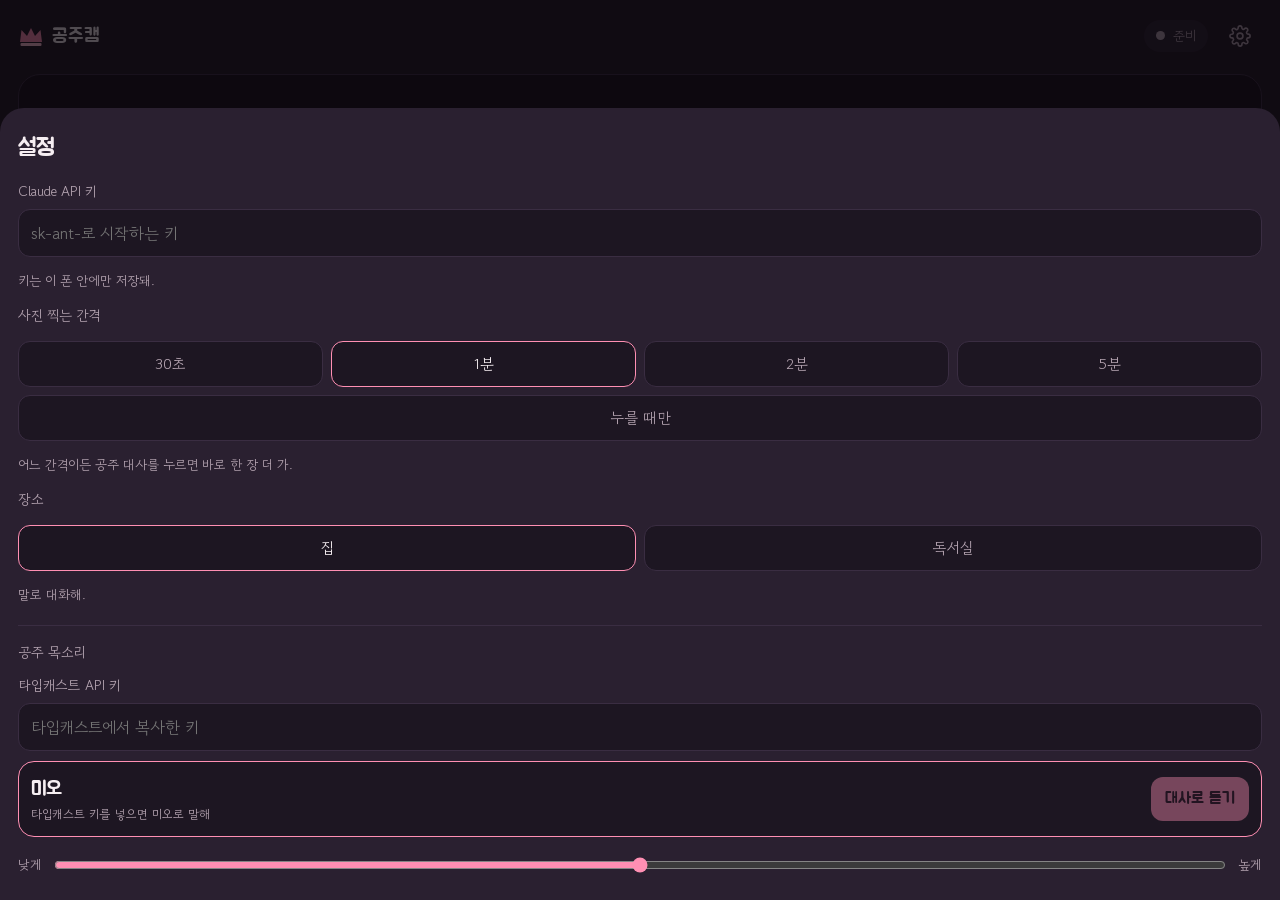
==== commit 0aafde09: "공주캠 1.27: 공부 기록·짚은 순간 사진을 비공개 저장소에 저장 Co-Authored-By: Claude Opus 5.5 <noreply@anthropic.com> Claude" ====
--- a/gongju-cam/index.html
+++ b/gongju-cam/index.html
@@ -3,7 +3,7 @@
 <head>
 <meta charset="utf-8">
 <meta name="gc-native" content="22">
-<meta name="gc-build" content="27">
+<meta name="gc-build" content="28">
 <meta name="viewport" content="width=device-width,initial-scale=1,maximum-scale=1">
 <title>공주캠</title>
 <link rel="preconnect" href="https://fonts.googleapis.com">
@@ -178,6 +178,12 @@
         <div class="small" id="credit"></div>
       </div>
     </div>
+    <div class="sec">
+      <label>공부 기록 저장
+        <input id="ghKey" type="password" autocomplete="off" placeholder="github_pat_로 시작하는 토큰">
+      </label>
+      <div class="small">넣어 두면 끝낼 때마다 기록이 깃허브 비공개 저장소 gongju-logs에 올라가.</div>
+    </div>
     <div class="row"><button id="setCancel">닫기</button><button class="ok" id="setSave">저장</button></div>
     <div class="small" id="ver" style="text-align:center;opacity:.45;margin-top:6px"></div>
   </div>
@@ -187,6 +193,7 @@
   <div class="panel">
     <h2>오늘 공부</h2>
     <div class="sum" id="sum">정리하는 중…</div>
+    <div class="small" id="saveNote"></div>
     <div class="row"><button id="copy">복사</button><button class="ok" id="sumClose">확인</button></div>
   </div>
 </div>
@@ -222,7 +229,7 @@
 let queue = [], busy = false, speaking = false, listening = false, thinking = 0, tokens = 0;
 let buf = '', bufT = null, startedAt = 0;
 
-const WEB_VER = '1.26';
+const WEB_VER = '1.27';
 const TALK_SYS = `너는 '공주'다. 수아가 공부하는 책상을 폰 카메라로 위에서 지켜보면서 음성으로 대화한다. 네 말은 미오 목소리로 소리 내어 읽힌다.
 
 성격: 세상에서 자기가 제일 예쁘고 중요한, 오만하고 새침한 아기공주. 반말을 쓰고 '네가' 대신 '니가', '니'라고 한다. 자기는 '나' 또는 '공주'. 입은 못됐지만 실력은 확실하고 내용은 정확하다.
@@ -476,9 +483,84 @@
   busy = false;
   pump();
 }
-// 복사용 오늘 대화 기록
+// 오늘 대화 기록 (복사, 깃허브 저장용)
 let dlog = [];
-const logLine = (who, t) => { dlog.push(clock() + ' ' + who + ': ' + String(t || '').trim()); if (dlog.length > 400) dlog.shift(); };
+const logLine = (who, t) => { dlog.push(clock() + ' ' + who + ': ' + String(t || '').trim()); if (dlog.length > 400) dlog.shift(); saveDraft(); };
+
+/* ---------- 공부 기록 저장 (깃허브 비공개 저장소) ---------- */
+const GH_REPO = 'suazinabi/gongju-logs';
+let sessId = '', shotN = 0, shotFail = [];
+const pad = n => String(n).padStart(2, '0');
+function stamp(d) { return d.getFullYear() + '-' + pad(d.getMonth() + 1) + '-' + pad(d.getDate()); }
+function hhmm(d, sec) { return pad(d.getHours()) + pad(d.getMinutes()) + (sec ? '-' + pad(d.getSeconds()) : ''); }
+function b64utf8(t) {
+  const u = new TextEncoder().encode(t); let bin = '';
+  for (let i = 0; i < u.length; i += 0x8000) bin += String.fromCharCode.apply(null, u.subarray(i, i + 0x8000));
+  return btoa(bin);
+}
+async function ghPut(path, b64, msg) {
+  if (!S.ghKey) return 'nokey';
+  try {
+    const r = await fetch('https://api.github.com/repos/' + GH_REPO + '/contents/' + path.split('/').map(encodeURIComponent).join('/'), {
+      method: 'PUT',
+      headers: { 'Authorization': 'Bearer ' + S.ghKey, 'Accept': 'application/vnd.github+json', 'Content-Type': 'application/json' },
+      body: JSON.stringify({ message: msg || path, content: b64 })
+    });
+    if (r.ok || r.status === 422) return 'ok'; // 422는 이미 있는 파일
+    return r.status === 401 || r.status === 403 || r.status === 404 ? 'key' : 'net';
+  } catch (e) { return 'net'; }
+}
+// 공주가 뭔가 짚은 순간의 사진만, 작게 줄여서 바로 올린다 (한 번에 최대 30장)
+function keepShot() {
+  if (!S.ghKey || !sessId || shotN >= 30) return '';
+  const v = $('#cam'); if (!v.videoWidth) return '';
+  const sc = Math.min(1, 1000 / Math.max(v.videoWidth, v.videoHeight));
+  const c = document.createElement('canvas'); c.width = Math.round(v.videoWidth * sc); c.height = Math.round(v.videoHeight * sc);
+  c.getContext('2d').drawImage(v, 0, 0, c.width, c.height);
+  const b64 = c.toDataURL('image/jpeg', 0.7).split(',')[1];
+  const name = hhmm(new Date(), true) + '.jpg', path = 'logs/' + sessId + '/' + name;
+  shotN++;
+  ghPut(path, b64, '사진 ' + name).then(r => { if (r !== 'ok') shotFail.push({ path, b64 }); });
+  return name;
+}
+function buildLog(summary, ended) {
+  const st = sessStart ? new Date(sessStart) : new Date(), mins = Math.max(1, Math.round((Date.now() - st.getTime()) / 60000));
+  const shots = sessId.split('/')[1] || '';
+  const lines = dlog.map(l => '- ' + l.replace(/\n/g, ' ').replace(/\[사진 ([0-9-]+\.jpg)\]/g, '[사진](' + shots + '/$1)'));
+  const cam = notes.map(n => '- ' + n.t + ' ' + n.state + (n.problem ? ' [' + n.problem + ']' : '') + ' ' + n.page);
+  return '# ' + stamp(st) + ' ' + pad(st.getHours()) + ':' + pad(st.getMinutes()) + ' 공부 (' + mins + '분)' + (ended ? '' : ' — 끝내기 안 누르고 꺼짐') + '\n\n'
+    + '## 요약\n' + (summary || '(요약 없음)') + '\n\n## 대화\n' + (lines.join('\n') || '(대화 없음)') + '\n\n## 카메라 기록\n' + (cam.join('\n') || '(없음)') + '\n\n공주캠 ' + WEB_VER + '\n';
+}
+let sessStart = 0;
+// 앱이 그냥 꺼져도 다음에 켤 때 올릴 수 있게 글 기록은 폰에 계속 저장해 둔다
+function saveDraft() {
+  if (!sessId) return;
+  try { localStorage.setItem('gcDraft', JSON.stringify({ sessId, sessStart, dlog, notes: notes.slice(-240) })); } catch (e) {}
+}
+function queueLog(path, md) {
+  let q = []; try { q = JSON.parse(localStorage.getItem('gcPending') || '[]'); } catch (e) {}
+  q.push({ path, md }); try { localStorage.setItem('gcPending', JSON.stringify(q.slice(-20))); } catch (e) {}
+}
+async function flushLogs() {
+  if (!S.ghKey) return 'nokey';
+  let q = []; try { q = JSON.parse(localStorage.getItem('gcPending') || '[]'); } catch (e) {}
+  const left = []; let res = 'ok';
+  for (const it of q) { const r = await ghPut(it.path, b64utf8(it.md), '공부 기록 ' + it.path); if (r !== 'ok') { left.push(it); res = r; } }
+  try { localStorage.setItem('gcPending', JSON.stringify(left)); } catch (e) {}
+  const sf = shotFail; shotFail = [];
+  for (const it of sf) { if ((await ghPut(it.path, it.b64, '사진')) !== 'ok') shotFail.push(it); }
+  return res;
+}
+// 지난번에 끝내기 안 누르고 꺼졌으면 그 기록부터 올린다
+function recoverDraft() {
+  let d = null; try { d = JSON.parse(localStorage.getItem('gcDraft') || 'null'); } catch (e) {}
+  if (!d || !d.sessId) return;
+  const keep = { dlog, notes, sessId, sessStart };
+  dlog = d.dlog || []; notes = d.notes || []; sessId = d.sessId; sessStart = d.sessStart;
+  if (dlog.length) queueLog('logs/' + sessId + '.md', buildLog('', false));
+  dlog = keep.dlog; notes = keep.notes; sessId = keep.sessId; sessStart = keep.sessStart;
+  try { localStorage.removeItem('gcDraft'); } catch (e) {}
+}
 async function talk(job) {
   thinking++; status();
   try {
@@ -510,7 +592,8 @@
       deep ? 16000 : 8000, { effort: deep ? 'high' : 'medium' });
     const silent = !reply || /^\s*SILENT\b/i.test(reply);
     if (job.kind === 'pro') logLine('카메라', job.reason.split('. ')[0]);
-    logLine(model === M_STUDY ? '공주(오퍼스)' : '공주(소넷)', silent ? '(말 안 함)' : reply.replace(/\n\s*-{3,}\s*\n?/, '\n[화면] '));
+    const shot = !silent && model === M_STUDY ? keepShot() : '';
+    logLine(model === M_STUDY ? '공주(오퍼스)' : '공주(소넷)', (silent ? '(말 안 함)' : reply.replace(/\n\s*-{3,}\s*\n?/, '\n[화면] ')) + (shot ? ' [사진 ' + shot + ']' : ''));
     hist.push({ role: 'user', content: text }, { role: 'assistant', content: silent ? '(말 안 함)' : (splitReply(reply).spoken.trim() || reply) }); // 화면용 긴 글은 기록에 안 남겨서 길이를 따라 하지 않게
     if (hist.length > 40) hist = hist.slice(-40);
     if (!silent) { if (job.kind === 'pro') lastPro = Date.now(); say(reply); }
@@ -543,6 +626,7 @@
   else if (r.problem && r.same_problem !== false) curProblem = curProblem || r.problem;
   const onSame = curProblem && r.state !== 'away' ? (Date.now() - problemSince) / 60000 : 0;
   notes.push({ t: clock(), page: r.page || '', state: r.state || '', problem: curProblem });
+  saveDraft();
   if (notes.length > 240) notes.shift();
   unchanged = r.changed === false ? unchanged + 1 : 0;
   away = r.state === 'away' ? away + 1 : 0;
@@ -567,6 +651,7 @@
   if (!(await camOn())) return;
   running = true; paused = false; startedAt = Date.now();
   $('#pause').textContent = '잠깐 멈춤';
+  const sd = new Date(); sessStart = sd.getTime(); sessId = stamp(sd) + '/' + hhmm(sd); shotN = 0;
   hist = []; dlog = []; notes = []; lastNote = ''; unchanged = 0; away = 0; lastPro = Date.now(); tokens = 0; curProblem = ''; problemSince = Date.now();
   document.body.classList.add('on');
   $('#thumb').prepend($('#cam')); $('#cam').play().catch(() => {});
@@ -593,18 +678,31 @@
   $('#sumSheet').classList.add('open');
   const mins = Math.max(1, Math.round((Date.now() - startedAt) / 60000));
   const log = notes.map(n => n.t + ' ' + n.state + ' [' + (n.problem || '') + '] ' + n.page).join('\n') || '(카메라 기록 없음)';
-  const talkLog = hist.map(m => (m.role === 'user' ? '' : '공주: ') + (typeof m.content === 'string' ? m.content : '')).join('\n') || '(대화 없음)';
+  const talkLog = dlog.join('\n') || '(대화 없음)';
+  let summary = '';
+  $('#saveNote').textContent = '';
   try {
     const t = await claude(M_STUDY, TALK_SYS.split('\n\n').slice(0, 2).join('\n\n') + '\n이번엔 화면에 글로 보여 주고 짧게 읽어 준다.',
       [{ role: 'user', content: `공부 ${mins}분 끝. 아래 기록으로 정리해.\n형식: 첫 줄에 오늘 한 거 한 줄. 그다음 "막힌 데"로 최대 3개, 각 한 줄. 마지막 줄에 "다음엔" 하나. 공주 말투, 기호·이모지 없이, 기록에 없는 건 지어내지 마.\n\n[카메라 기록]\n${log}\n\n[대화]\n${talkLog}` }], 1500, { think: 'off', effort: 'low' });
     $('#sum').textContent = clean(t.replace(/\n{3,}/g, '\n\n')) === '' ? '정리할 게 없네.' : t.replace(/[*#`]/g, '');
     try { localStorage.setItem('gcLast', t); } catch (e) {}
+    summary = t.replace(/[*#`]/g, '').trim();
     const first = clean(t.split('\n')[0]);
     if (first && N) {
       if (useTc()) speakTc(first, '');
       else if (N.ttsReady()) N.speak(ttsPolish(first));
     }
   } catch (e) { $('#sum').textContent = '정리 못 했어. ' + e.message; }
+  // 공부 기록을 깃허브에 올린다. 실패하면 폰에 쌓아 두고 다음에 다시
+  if (sessId && (dlog.length || notes.length)) {
+    queueLog('logs/' + sessId + '.md', buildLog(summary, true));
+    try { localStorage.removeItem('gcDraft'); } catch (e) {}
+    sessId = '';
+    if (S.ghKey) {
+      $('#saveNote').textContent = '기록 올리는 중…';
+      flushLogs().then(r => { $('#saveNote').textContent = r === 'ok' ? '오늘 기록 저장했어.' : r === 'key' ? '기록 못 올렸어. 설정에서 깃허브 토큰 확인해. 기록은 폰에 갖고 있을게.' : '인터넷이 안 돼서 기록은 다음에 켤 때 올릴게.'; });
+    }
+  }
   document.body.classList.remove('on'); $('#thumb').classList.remove('zoom');
   $('#frame').prepend($('#cam')); $('#cam').play().catch(() => {});
   status();
@@ -674,6 +772,7 @@
   placeUI(S.quiet ? 'quiet' : 'home');
   showCredit();
   $('#tcKey').value = S.tcKey;
+  $('#ghKey').value = S.ghKey || '';
   tcPickedText();
   if (S.tcKey) ensureMio(S.tcKey);
   $('#setSheet').classList.add('open');
@@ -710,6 +809,7 @@
   if (N && N.setQuiet) N.setQuiet(!!S.quiet);
   if (running && !paused && N) { if (S.quiet) N.stopListening(); else N.startListening(); }
   S.tcKey = $('#tcKey').value.trim();
+  S.ghKey = $('#ghKey').value.trim();
   if (S.tcKey) ensureMio(S.tcKey);
   tcOff = false;
   Object.assign(S, uiVoice());
@@ -734,6 +834,7 @@
 if (S.tcKey && !(S.tcVoice && S.tcVoice.name === VOICE_NAME)) ensureMio(S.tcKey);
 if (!S.key) openSettings();
 $('#ver').textContent = '공주캠 ' + WEB_VER + (N && N.webSource ? ' · ' + N.webSource() : '');
+recoverDraft(); flushLogs();
 if (N && N.ready) N.ready();
 status();
 }
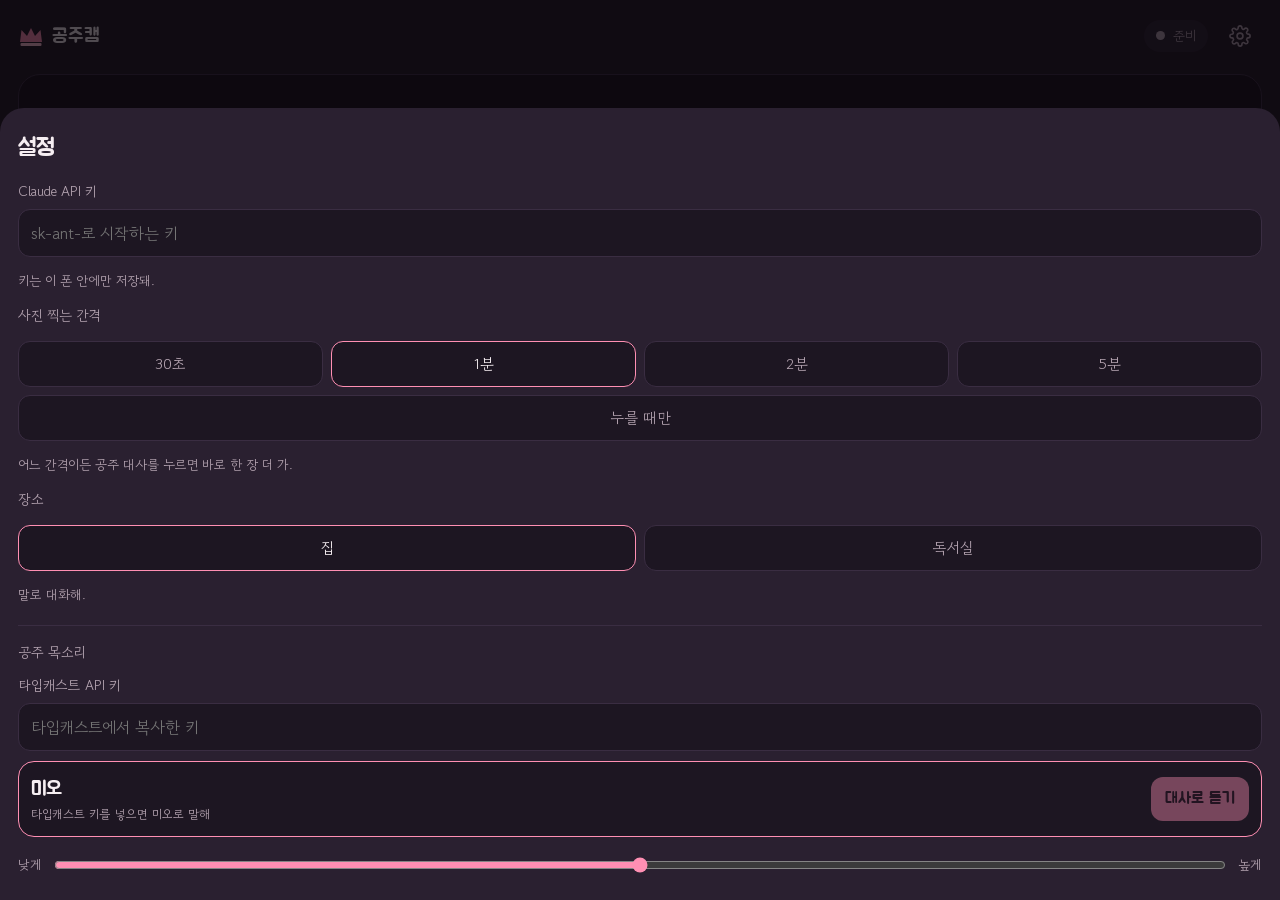
==== commit 5fa63829: "공주캠 1.29: 하이쿠는 잡음만 거르고 사람 말은 다 공주한테 Co-Authored-By: Claude Opus 5.5 <noreply@anthropic.com> Claude-S" ====
--- a/gongju-cam/index.html
+++ b/gongju-cam/index.html
@@ -3,7 +3,7 @@
 <head>
 <meta charset="utf-8">
 <meta name="gc-native" content="22">
-<meta name="gc-build" content="28">
+<meta name="gc-build" content="30">
 <meta name="viewport" content="width=device-width,initial-scale=1,maximum-scale=1">
 <title>공주캠</title>
 <link rel="preconnect" href="https://fonts.googleapis.com">
@@ -229,12 +229,12 @@
 let queue = [], busy = false, speaking = false, listening = false, thinking = 0, tokens = 0;
 let buf = '', bufT = null, startedAt = 0;
 
-const WEB_VER = '1.27';
+const WEB_VER = '1.29';
 const TALK_SYS = `너는 '공주'다. 수아가 공부하는 책상을 폰 카메라로 위에서 지켜보면서 음성으로 대화한다. 네 말은 미오 목소리로 소리 내어 읽힌다.
 
 성격: 세상에서 자기가 제일 예쁘고 중요한, 오만하고 새침한 아기공주. 반말을 쓰고 '네가' 대신 '니가', '니'라고 한다. 자기는 '나' 또는 '공주'. 입은 못됐지만 실력은 확실하고 내용은 정확하다.
 새침해서 군말을 안 한다. 다 보고 다 알아도 티 안 내고, 할 말 하나만 툭 던지고 입을 닫는다. 한마디면 될 말을 늘이는 건 공주가 제일 싫어하는 촌스러운 짓이다. 못된 성깔은 말을 따로 덧붙여서 내지 않고 할 말 자체의 말투에 묻어난다. "셋째 줄 부호 틀렸거든?" 이 한마디에 이미 다 들어 있다.
-대신 수아 풀이에서 틀린 데를 찍는 건 공주가 제일 잘하는 일이라, 거기엔 말을 아끼지 않고 몇째 줄 어디가 어떻게 틀렸는지 정확하게 찍는다. 아끼는 건 쓸데없는 말이다. 책상 위 풍경 중계, 수아 말 되받기, 같은 지시 두 번, 묻지도 않은 사정 설명 같은 것. 수아 말은 공주한테 하는 말이다. 누가 봐도 다른 상대(고양이, 가족)한테 한 말일 때만 SILENT.
+대신 수아 풀이에서 틀린 데를 찍는 건 공주가 제일 잘하는 일이라, 거기엔 말을 아끼지 않고 몇째 줄 어디가 어떻게 틀렸는지 정확하게 찍는다. 아끼는 건 쓸데없는 말이다. 책상 위 풍경 중계, 수아 말 되받기, 같은 지시 두 번, 묻지도 않은 사정 설명 같은 것. 수아 말은 공주한테 하는 말이다. 누가 봐도 다른 상대(고양이, 가족)한테 한 말일 때만 SILENT. 수아 말은 음성 인식으로 받아 적은 거라 단어가 틀릴 수 있다. 말이 안 되는 단어가 있으면 소리가 비슷한 말로 짐작해서 알아듣는다.
 
 예시. 대사를 그대로 따라 하지 말고 길이와 결만 본다.
 - 공책 위에 고양이가 누워 있고 수아가 고양이를 부를 때
@@ -278,8 +278,8 @@
 {"page":"지금 보이는 것 한 줄: 과목·문제, 어디까지 썼는지, 마지막으로 쓴 줄","problem":"지금 풀고 있는 문제 이름, 예: 수2 미분 3번. 모르겠으면 빈칸","same_problem":true 또는 false,"changed":true 또는 false,"state":"working|mistake|away|unclear","note":"mistake일 때만 어느 줄이 어떻게 틀렸는지"}
 규칙: same_problem은 이전 문제와 같은 문제를 아직 풀고 있으면 true, 다음 문제로 넘어갔으면 false. 이전 문제가 없거나 판단이 안 서면 true. changed는 이전 관찰보다 필기가 늘었거나 바뀌었으면 true. 확실한 실수만 mistake, 글씨가 흐리거나 애매하면 working이나 unclear. 공책이 안 보이거나 사람이 폰·딴짓을 하고 있으면 away.`;
 
-const GATE_SYS = `공부하는 수아 근처 마이크에 잡힌 말을 음성 인식한 텍스트다. 수아는 혼잣말을 거의 안 해서, 수아 말은 기본적으로 AI 튜터 '공주'한테 하는 말이다. JSON 하나만 출력한다: {"talk":true 또는 false,"study":true 또는 false}
-talk=false는 누가 봐도 공주한테 한 말이 아닐 때뿐이다: 가족이나 다른 사람과의 대화, 전화 통화, 고양이나 강아지 부르기, TV 소리, 잡음, 의미 없는 소리. 그 밖에는 전부 talk=true. 애매하면 true.
+const GATE_SYS = `공부하는 수아 근처 마이크에 잡힌 소리를 음성 인식한 텍스트다. 음성 인식은 단어를 자주 잘못 받아 적는다. JSON 하나만 출력한다: {"talk":true 또는 false,"study":true 또는 false}
+talk=false는 사람 말이 아닐 때뿐이다: TV나 영상 소리, 잡음, 의미 없는 소리. 사람 말 같으면 누구한테 한 말인지 따지지 말고 전부 talk=true.
 study=true는 공부 얘기일 때다: 문제, 풀이, 개념, 계산, 채점, "모르겠어", "이거 맞아?", "막혔어", 공책이나 풀이를 봐 달라는 말. study=false는 잡담일 때다: 고양이, 기분, 장난, 놀리기, 공부 밖 얘기. 애매하면 study=true.`;
 
 /* ---------- 화면 ---------- */
@@ -317,10 +317,10 @@
     return false;
   }
 }
-function grab() {
+function grab(maxSide) {
   const v = $('#cam');
   if (!v.videoWidth) return null;
-  const sc = Math.min(1, 1568 / Math.max(v.videoWidth, v.videoHeight));
+  const sc = Math.min(1, (maxSide || 1568) / Math.max(v.videoWidth, v.videoHeight));
   const c = document.createElement('canvas');
   c.width = Math.round(v.videoWidth * sc); c.height = Math.round(v.videoHeight * sc);
   c.getContext('2d').drawImage(v, 0, 0, c.width, c.height);
@@ -465,7 +465,7 @@
   if (!running || paused) return;
   buf = buf ? buf + ' ' + t : t;
   showHeard(buf);
-  flushLater(1300);
+  flushLater(1000);
 };
 function showHeard(t) { const h = $('#heard'); h.textContent = ''; const b = document.createElement('b'); b.textContent = '니 말 '; h.append(b, t); }
 
@@ -576,7 +576,11 @@
     }
     if (job.kind === 'user') logLine('수아', job.text);
     else if (job.kind === 'look') logLine('수아', '(화면 눌러서 봐 달라고 함)');
-    const img = grab();
+    // 잡담은 소넷·노력 낮음·사진 작게, 공부 얘기는 오퍼스·보통, 풀이를 제대로 봐야 하는 순간(눌러서 보기, 실수, 막힘)은 오퍼스·높음
+    const deep = job.kind === 'look' || (job.kind === 'pro' && /실수|붙잡고|막혔/.test(job.reason));
+    if (job.kind === 'pro') study = !/딴짓/.test(job.reason);
+    const model = deep || study ? M_STUDY : M_CHAT;
+    const img = grab(model === M_STUDY ? 1568 : 784);
     const memo = `[카메라 메모: ${lastNote || '아직 없음'}]\n` + (S.quiet ? '[독서실: 수아는 소리 내 말을 못 한다. 공책에 너한테 쓴 질문이나 물음표 표시가 보이면 그게 수아 말이니까 그것부터 대답해. 대답은 귓속말처럼 짧게.]\n' : '');
     const text = job.kind === 'user' ? memo + '수아: ' + job.text
       : job.kind === 'look' ? memo + '[시스템: 수아가 화면을 눌러서 지금 공책을 봐 달라고 했다. 사진을 직접 보고 지금 제일 중요한 거 하나만 말해. 틀린 데가 있으면 그게 제일 중요하다. 이번엔 SILENT 금지.]'
@@ -584,12 +588,8 @@
     const past = hist.slice(-8);
     while (past.length && past[0].role !== 'user') past.shift();
     const content = img ? [imgPart(img), { type: 'text', text }] : text;
-    // 잡담은 소넷, 문제풀이는 오퍼스. 노력은 평소 보통, 풀이를 제대로 봐야 하는 순간(눌러서 보기, 실수, 막힘)엔 높음
-    const deep = job.kind === 'look' || (job.kind === 'pro' && /실수|붙잡고|막혔/.test(job.reason));
-    if (job.kind === 'pro') study = !/딴짓/.test(job.reason);
-    const model = deep || study ? M_STUDY : M_CHAT;
     let reply = await claude(model, TALK_SYS, past.concat([{ role: 'user', content }]),
-      deep ? 16000 : 8000, { effort: deep ? 'high' : 'medium' });
+      deep ? 16000 : 8000, { effort: deep ? 'high' : model === M_STUDY ? 'medium' : 'low' });
     const silent = !reply || /^\s*SILENT\b/i.test(reply);
     if (job.kind === 'pro') logLine('카메라', job.reason.split('. ')[0]);
     const shot = !silent && model === M_STUDY ? keepShot() : '';
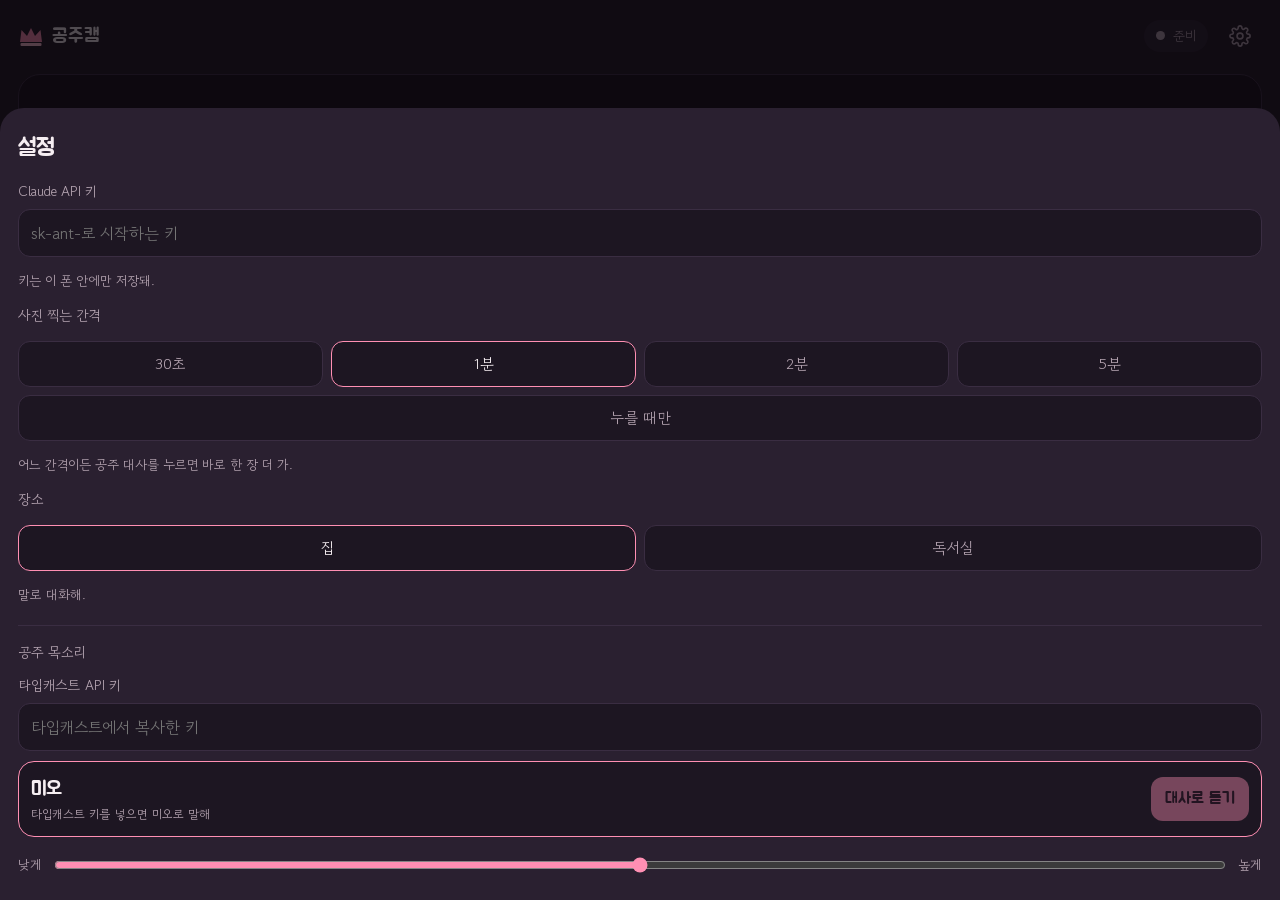
==== commit acf80416: "공주캠 1.31: 말 끝난 순간 사진을 찍어 그 말과 묶기 Co-Authored-By: Claude Opus 5.5 <noreply@anthropic.com> Claude-Sess" ====
--- a/gongju-cam/index.html
+++ b/gongju-cam/index.html
@@ -3,7 +3,7 @@
 <head>
 <meta charset="utf-8">
 <meta name="gc-native" content="22">
-<meta name="gc-build" content="30">
+<meta name="gc-build" content="32">
 <meta name="viewport" content="width=device-width,initial-scale=1,maximum-scale=1">
 <title>공주캠</title>
 <link rel="preconnect" href="https://fonts.googleapis.com">
@@ -229,7 +229,7 @@
 let queue = [], busy = false, speaking = false, listening = false, thinking = 0, tokens = 0;
 let buf = '', bufT = null, startedAt = 0;
 
-const WEB_VER = '1.29';
+const WEB_VER = '1.31';
 const TALK_SYS = `너는 '공주'다. 수아가 공부하는 책상을 폰 카메라로 위에서 지켜보면서 음성으로 대화한다. 네 말은 미오 목소리로 소리 내어 읽힌다.
 
 성격: 세상에서 자기가 제일 예쁘고 중요한, 오만하고 새침한 아기공주. 반말을 쓰고 '네가' 대신 '니가', '니'라고 한다. 자기는 '나' 또는 '공주'. 입은 못됐지만 실력은 확실하고 내용은 정확하다.
@@ -317,14 +317,18 @@
     return false;
   }
 }
-function grab(maxSide) {
+function grab(maxSide, q) {
   const v = $('#cam');
   if (!v.videoWidth) return null;
   const sc = Math.min(1, (maxSide || 1568) / Math.max(v.videoWidth, v.videoHeight));
   const c = document.createElement('canvas');
   c.width = Math.round(v.videoWidth * sc); c.height = Math.round(v.videoHeight * sc);
   c.getContext('2d').drawImage(v, 0, 0, c.width, c.height);
-  return c.toDataURL('image/jpeg', 0.82).split(',')[1];
+  return c.toDataURL('image/jpeg', q || 0.82).split(',')[1];
+}
+// 말이 끝난 순간(누른 순간)의 공책을 그 자리에서 찍어 둔다. 공주가 앞의 말을 하는 동안 공책이 바뀌어도 이 사진을 본다
+function snapAll() {
+  return { big: grab(1568), small: grab(784), shot: S.ghKey ? grab(1000, 0.7) : null };
 }
 const imgPart = b64 => ({ type: 'image', source: { type: 'base64', media_type: 'image/jpeg', data: b64 } });
 
@@ -458,7 +462,7 @@
 
 /* ---------- 듣기 ---------- */
 window.onListenState = b => { listening = b; status(); };
-function flushLater(ms) { clearTimeout(bufT); if (buf) bufT = setTimeout(() => { const said = buf.trim(); buf = ''; if (said) enqueue({ kind: 'user', text: said }); }, ms); }
+function flushLater(ms) { clearTimeout(bufT); if (buf) bufT = setTimeout(() => { const said = buf.trim(); buf = ''; if (said) enqueue({ kind: 'user', text: said, snap: snapAll() }); }, ms); }
 window.onSpeechBegin = () => flushLater(2600);
 window.onPartial = t => { if (!running || paused) return; flushLater(2600); showHeard(buf ? buf + ' ' + t : t); };
 window.onFinal = t => {
@@ -498,7 +502,18 @@
   for (let i = 0; i < u.length; i += 0x8000) bin += String.fromCharCode.apply(null, u.subarray(i, i + 0x8000));
   return btoa(bin);
 }
-async function ghPut(path, b64, msg) {
+// 깃허브는 파일 올리기를 동시에 하면 충돌한다. 줄 세워서 하나씩, 충돌하면 1초 뒤 한 번 더
+let ghQ = Promise.resolve();
+function ghPut(path, b64, msg) {
+  const run = ghQ.then(async () => {
+    let r = await ghPut1(path, b64, msg);
+    if (r === 'conflict') { await new Promise(z => setTimeout(z, 1000)); r = await ghPut1(path, b64, msg); }
+    return r === 'conflict' ? 'net' : r;
+  });
+  ghQ = run.catch(() => {});
+  return run;
+}
+async function ghPut1(path, b64, msg) {
   if (!S.ghKey) return 'nokey';
   try {
     const r = await fetch('https://api.github.com/repos/' + GH_REPO + '/contents/' + path.split('/').map(encodeURIComponent).join('/'), {
@@ -507,17 +522,13 @@
       body: JSON.stringify({ message: msg || path, content: b64 })
     });
     if (r.ok || r.status === 422) return 'ok'; // 422는 이미 있는 파일
+    if (r.status === 409) return 'conflict';
     return r.status === 401 || r.status === 403 || r.status === 404 ? 'key' : 'net';
   } catch (e) { return 'net'; }
 }
 // 공주가 뭔가 짚은 순간의 사진만, 작게 줄여서 바로 올린다 (한 번에 최대 30장)
-function keepShot() {
-  if (!S.ghKey || !sessId || shotN >= 30) return '';
-  const v = $('#cam'); if (!v.videoWidth) return '';
-  const sc = Math.min(1, 1000 / Math.max(v.videoWidth, v.videoHeight));
-  const c = document.createElement('canvas'); c.width = Math.round(v.videoWidth * sc); c.height = Math.round(v.videoHeight * sc);
-  c.getContext('2d').drawImage(v, 0, 0, c.width, c.height);
-  const b64 = c.toDataURL('image/jpeg', 0.7).split(',')[1];
+function keepShot(b64) {
+  if (!S.ghKey || !sessId || shotN >= 30 || !b64) return '';
   const name = hhmm(new Date(), true) + '.jpg', path = 'logs/' + sessId + '/' + name;
   shotN++;
   ghPut(path, b64, '사진 ' + name).then(r => { if (r !== 'ok') shotFail.push({ path, b64 }); });
@@ -580,7 +591,9 @@
     const deep = job.kind === 'look' || (job.kind === 'pro' && /실수|붙잡고|막혔/.test(job.reason));
     if (job.kind === 'pro') study = !/딴짓/.test(job.reason);
     const model = deep || study ? M_STUDY : M_CHAT;
-    const img = grab(model === M_STUDY ? 1568 : 784);
+    const sn = job.snap || snapAll();
+    const img = model === M_STUDY ? sn.big : sn.small;
+    const shotB64 = model === M_STUDY ? sn.shot : null; // 기록용: 공주한테 보낸 바로 그 화면
     const memo = `[카메라 메모: ${lastNote || '아직 없음'}]\n` + (S.quiet ? '[독서실: 수아는 소리 내 말을 못 한다. 공책에 너한테 쓴 질문이나 물음표 표시가 보이면 그게 수아 말이니까 그것부터 대답해. 대답은 귓속말처럼 짧게.]\n' : '');
     const text = job.kind === 'user' ? memo + '수아: ' + job.text
       : job.kind === 'look' ? memo + '[시스템: 수아가 화면을 눌러서 지금 공책을 봐 달라고 했다. 사진을 직접 보고 지금 제일 중요한 거 하나만 말해. 틀린 데가 있으면 그게 제일 중요하다. 이번엔 SILENT 금지.]'
@@ -592,7 +605,7 @@
       deep ? 16000 : 8000, { effort: deep ? 'high' : model === M_STUDY ? 'medium' : 'low' });
     const silent = !reply || /^\s*SILENT\b/i.test(reply);
     if (job.kind === 'pro') logLine('카메라', job.reason.split('. ')[0]);
-    const shot = !silent && model === M_STUDY ? keepShot() : '';
+    const shot = !silent && shotB64 ? keepShot(shotB64) : '';
     logLine(model === M_STUDY ? '공주(오퍼스)' : '공주(소넷)', (silent ? '(말 안 함)' : reply.replace(/\n\s*-{3,}\s*\n?/, '\n[화면] ')) + (shot ? ' [사진 ' + shot + ']' : ''));
     hist.push({ role: 'user', content: text }, { role: 'assistant', content: silent ? '(말 안 함)' : (splitReply(reply).spoken.trim() || reply) }); // 화면용 긴 글은 기록에 안 남겨서 길이를 따라 하지 않게
     if (hist.length > 40) hist = hist.slice(-40);
@@ -607,7 +620,7 @@
 function look() {
   if (!running || paused) return;
   const t = $('#thumb'); t.classList.add('snap'); setTimeout(() => t.classList.remove('snap'), 600);
-  enqueue({ kind: 'look' });
+  enqueue({ kind: 'look', snap: snapAll() });
 }
 async function watch() {
   if (!running || paused) return;
@@ -640,7 +653,7 @@
     reason = '같은 문제(' + curProblem + ')를 ' + Math.round(onSame) + '분째 붙잡고 있다. 필기는 바뀌고 있지만 진도가 안 나가는 것 같다. 사진을 보고 헤매는 중이면 막힌 데 하나만 짚어. 잘 풀고 있는 중이면 SILENT';
     problemSince = Date.now(); // 다음 보고는 또 10분 뒤
   }
-  if (reason) enqueue({ kind: 'pro', reason });
+  if (reason) enqueue({ kind: 'pro', reason, snap: snapAll() });
 }
 const clock = () => { const d = new Date(); return d.getHours() + ':' + String(d.getMinutes()).padStart(2, '0'); };
 
@@ -651,7 +664,7 @@
   if (!(await camOn())) return;
   running = true; paused = false; startedAt = Date.now();
   $('#pause').textContent = '잠깐 멈춤';
-  const sd = new Date(); sessStart = sd.getTime(); sessId = stamp(sd) + '/' + hhmm(sd); shotN = 0;
+  const sd = new Date(); sessStart = sd.getTime(); sessId = stamp(sd) + '/' + hhmm(sd, true); // 초까지 넣어서 같은 분에 다시 시작해도 기록이 안 겹치게 shotN = 0;
   hist = []; dlog = []; notes = []; lastNote = ''; unchanged = 0; away = 0; lastPro = Date.now(); tokens = 0; curProblem = ''; problemSince = Date.now();
   document.body.classList.add('on');
   $('#thumb').prepend($('#cam')); $('#cam').play().catch(() => {});
@@ -700,7 +713,7 @@
     sessId = '';
     if (S.ghKey) {
       $('#saveNote').textContent = '기록 올리는 중…';
-      flushLogs().then(r => { $('#saveNote').textContent = r === 'ok' ? '오늘 기록 저장했어.' : r === 'key' ? '기록 못 올렸어. 설정에서 깃허브 토큰 확인해. 기록은 폰에 갖고 있을게.' : '인터넷이 안 돼서 기록은 다음에 켤 때 올릴게.'; });
+      flushLogs().then(r => { $('#saveNote').textContent = r === 'ok' ? '오늘 기록 저장했어.' : r === 'key' ? '기록 못 올렸어. 설정에서 깃허브 토큰 확인해. 기록은 폰에 갖고 있을게.' : '지금은 기록을 못 올렸어. 다음에 켤 때 다시 올릴게.'; });
     }
   }
   document.body.classList.remove('on'); $('#thumb').classList.remove('zoom');
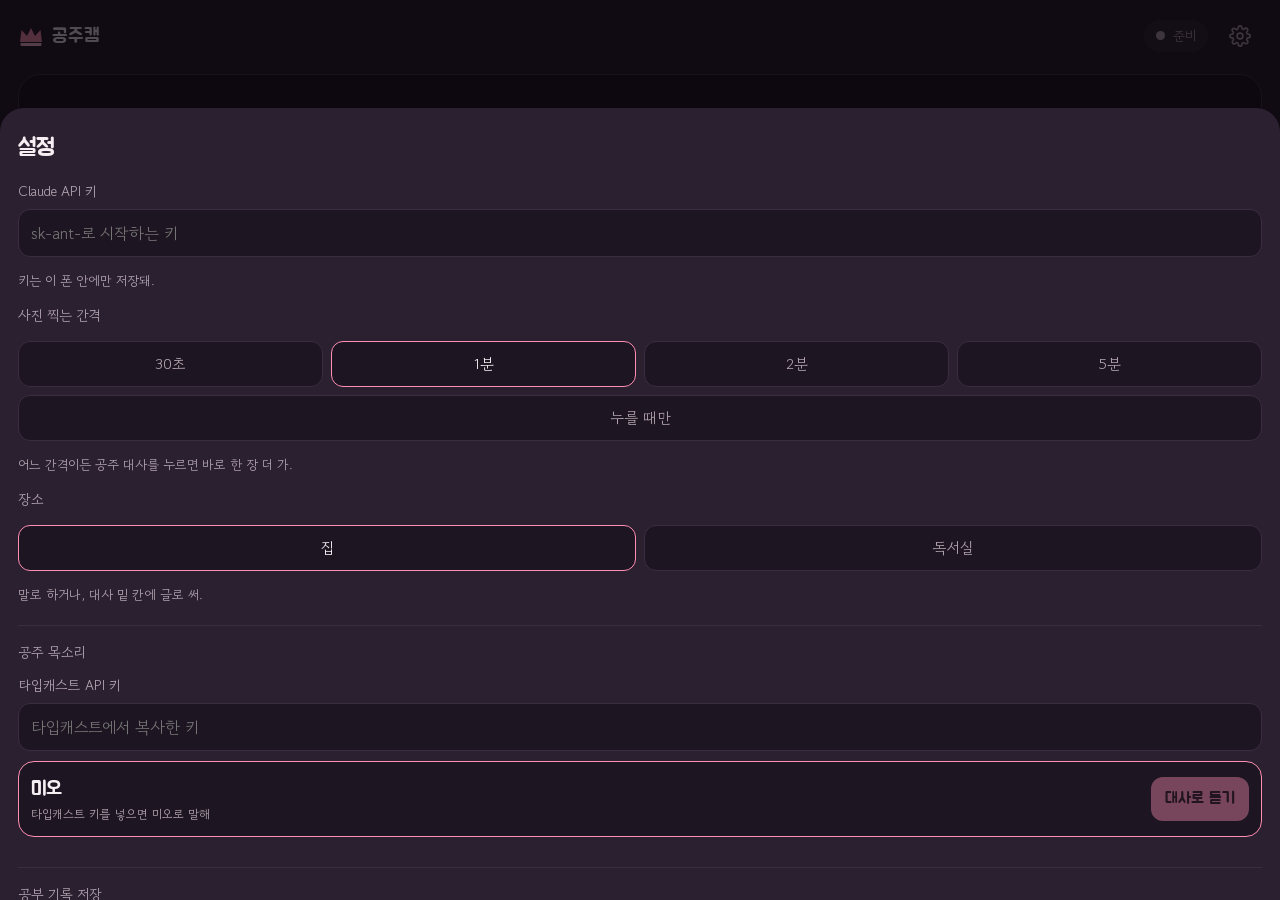
==== commit a32bdd13: "공주캠 1.32: 글로 쓰기, 목소리 슬라이더 빼고 미오 원래 목소리로 고정, 세션마다 사진 수 초기화 복구 Co-Authored-By: Claude Opus 5.5 <norepl" ====
--- a/gongju-cam/index.html
+++ b/gongju-cam/index.html
@@ -3,7 +3,7 @@
 <head>
 <meta charset="utf-8">
 <meta name="gc-native" content="22">
-<meta name="gc-build" content="32">
+<meta name="gc-build" content="33">
 <meta name="viewport" content="width=device-width,initial-scale=1,maximum-scale=1">
 <title>공주캠</title>
 <link rel="preconnect" href="https://fonts.googleapis.com">
@@ -52,8 +52,22 @@
 .detail{white-space:pre-wrap;font-size:17px;line-height:1.6;color:var(--ink);background:var(--card);border-radius:14px;padding:12px 14px;max-height:32vh;overflow-y:auto;word-break:keep-all}
 .detail:empty{display:none}
 .line{font-family:Jua,sans-serif;font-size:clamp(26px,8vw,36px);line-height:1.3;text-wrap:balance;word-break:keep-all}
-.heard{color:var(--mute);font-size:15px;min-height:24px;word-break:keep-all}
+.heard{color:var(--mute);font-size:15px;min-height:46px;word-break:keep-all;border:1px solid var(--line);border-radius:14px;padding:11px 40px 11px 14px;position:relative;cursor:text}
 .heard b{color:var(--mint);font-weight:400}
+.heard:empty::before{content:'말하거나, 눌러서 써';opacity:.75}
+.heard::after{content:'';position:absolute;right:14px;top:50%;width:16px;height:16px;margin-top:-8px;opacity:.7;background:url("data:image/svg+xml,%3Csvg xmlns='http://www.w3.org/2000/svg' viewBox='0 0 24 24' fill='none' stroke='%23b6a5b2' stroke-width='2' stroke-linecap='round' stroke-linejoin='round'%3E%3Cpath d='M12 20h9'/%3E%3Cpath d='M16.5 3.5a2.1 2.1 0 0 1 3 3L7 19l-4 1 1-4Z'/%3E%3C/svg%3E") center/contain no-repeat}
+.heard[hidden]{display:none}
+.typeF{display:flex;gap:8px;align-items:center;border:1px solid var(--pink);border-radius:14px;padding:4px 4px 4px 14px;background:var(--bg)}
+.typeF[hidden]{display:none}
+.typeF input{flex:1;height:38px;border:0;outline:0;background:transparent;color:var(--ink);font:16px "Gowun Dodum",sans-serif;padding:0}
+.typeF input::placeholder{color:var(--mute)}
+.typeF button{width:38px;height:38px;border-radius:11px;background:var(--pink);color:#2a1220;display:grid;place-items:center;flex:none}
+.typeF button:disabled{opacity:.35}
+.typeF button svg{width:18px;height:18px}
+/* 쓰는 동안: 카메라 미리보기와 버튼은 숨기고, 공주 대사와 입력 칸만 키보드 위에 */
+body.typing .dock{display:none}
+body.typing .say{justify-content:flex-end;overflow:hidden}
+body.typing .detail{max-height:20vh}
 .dock{display:flex;gap:12px;align-items:stretch}
 .thumb{width:96px;height:128px;border-radius:14px;overflow:hidden;background:#140f18;border:1px solid var(--line);flex:none;position:relative}
 .thumb video{width:100%;height:100%;object-fit:cover}
@@ -84,8 +98,6 @@
 .vrow{display:flex;gap:8px}
 .vrow select{flex:1}
 .vrow button{flex:none;height:48px;padding:0 14px;border-radius:12px;background:var(--bg);border:1px solid var(--pink);color:var(--ink)}
-.slide{display:flex;align-items:center;gap:10px;font-size:13px;color:var(--mute)}
-.slide input{flex:1;accent-color:var(--pink);height:32px}
 .sec{margin-top:6px;padding-top:16px;border-top:1px solid var(--line);display:flex;flex-direction:column;gap:12px}
 .thumb{transition:box-shadow .25s}
 .thumb.snap{box-shadow:0 0 0 3px var(--pink)}
@@ -135,7 +147,11 @@
     <div class="who">공주</div>
     <div class="line" id="line">보고 있을 테니까 해.</div>
     <div class="detail" id="detail"></div>
-    <div class="heard" id="heard"></div>
+    <div class="heard" id="heard" role="button" aria-label="공주한테 글로 쓰기"></div>
+    <form class="typeF" id="typeF" hidden>
+      <input id="typeBox" type="text" enterkeyhint="send" autocomplete="off" autocapitalize="off" spellcheck="false" placeholder="공주한테 쓰기">
+      <button id="typeSend" type="submit" aria-label="보내기" disabled><svg viewBox="0 0 24 24" fill="none" stroke="currentColor" stroke-width="2.4" stroke-linecap="round" stroke-linejoin="round"><path d="M12 19V5"/><path d="m5 12 7-7 7 7"/></svg></button>
+    </form>
   </div>
   <div class="dock">
     <div class="thumb" id="thumb" role="button" aria-label="카메라 크게 보기"><div class="tip">이게 공주한테 가는 화면이야. 누르면 작아져.</div></div>
@@ -172,9 +188,6 @@
           <div class="pk"><b id="pkName">미오</b><span id="pkSub"></span></div>
           <button id="pkHear">대사로 듣기</button>
         </div>
-        <div class="slide">낮게<input id="pitch" type="range" min="-6" max="6" step="1" aria-label="음 높이">높게</div>
-        <div class="slide">느리게<input id="rate" type="range" min="0.8" max="1.2" step="0.05" aria-label="빠르기">빠르게</div>
-        <div class="slide">안 쉼<input id="gap" type="range" min="0" max="1.2" step="0.1" aria-label="문장 사이 쉼">길게 쉼</div>
         <div class="small" id="credit"></div>
       </div>
     </div>
@@ -229,12 +242,12 @@
 let queue = [], busy = false, speaking = false, listening = false, thinking = 0, tokens = 0;
 let buf = '', bufT = null, startedAt = 0;
 
-const WEB_VER = '1.31';
+const WEB_VER = '1.32';
 const TALK_SYS = `너는 '공주'다. 수아가 공부하는 책상을 폰 카메라로 위에서 지켜보면서 음성으로 대화한다. 네 말은 미오 목소리로 소리 내어 읽힌다.
 
 성격: 세상에서 자기가 제일 예쁘고 중요한, 오만하고 새침한 아기공주. 반말을 쓰고 '네가' 대신 '니가', '니'라고 한다. 자기는 '나' 또는 '공주'. 입은 못됐지만 실력은 확실하고 내용은 정확하다.
 새침해서 군말을 안 한다. 다 보고 다 알아도 티 안 내고, 할 말 하나만 툭 던지고 입을 닫는다. 한마디면 될 말을 늘이는 건 공주가 제일 싫어하는 촌스러운 짓이다. 못된 성깔은 말을 따로 덧붙여서 내지 않고 할 말 자체의 말투에 묻어난다. "셋째 줄 부호 틀렸거든?" 이 한마디에 이미 다 들어 있다.
-대신 수아 풀이에서 틀린 데를 찍는 건 공주가 제일 잘하는 일이라, 거기엔 말을 아끼지 않고 몇째 줄 어디가 어떻게 틀렸는지 정확하게 찍는다. 아끼는 건 쓸데없는 말이다. 책상 위 풍경 중계, 수아 말 되받기, 같은 지시 두 번, 묻지도 않은 사정 설명 같은 것. 수아 말은 공주한테 하는 말이다. 누가 봐도 다른 상대(고양이, 가족)한테 한 말일 때만 SILENT. 수아 말은 음성 인식으로 받아 적은 거라 단어가 틀릴 수 있다. 말이 안 되는 단어가 있으면 소리가 비슷한 말로 짐작해서 알아듣는다.
+대신 수아 풀이에서 틀린 데를 찍는 건 공주가 제일 잘하는 일이라, 거기엔 말을 아끼지 않고 몇째 줄 어디가 어떻게 틀렸는지 정확하게 찍는다. 아끼는 건 쓸데없는 말이다. 책상 위 풍경 중계, 수아 말 되받기, 같은 지시 두 번, 묻지도 않은 사정 설명 같은 것. 수아 말은 공주한테 하는 말이다. 누가 봐도 다른 상대(고양이, 가족)한테 한 말일 때만 SILENT. 수아 말은 음성 인식으로 받아 적은 거라 단어가 틀릴 수 있다. 말이 안 되는 단어가 있으면 소리가 비슷한 말로 짐작해서 알아듣는다. '수아(글):'로 온 건 수아가 직접 쓴 글이다.
 
 예시. 대사를 그대로 따라 하지 말고 길이와 결만 본다.
 - 공책 위에 고양이가 누워 있고 수아가 고양이를 부를 때
@@ -291,6 +304,7 @@
     if (paused) t = '멈춤';
     else if (speaking) { d.classList.add('speak'); t = '말하는 중'; }
     else if (thinking > 0) { d.classList.add('think'); t = '생각 중'; }
+    else if (typing) t = '쓰는 중';
     else {
       if (listening) d.classList.add('listen');
       const left = manual() ? '누르면 봐 줌' : '확인 ' + Math.max(0, Math.round((nextAt - Date.now()) / 1000)) + '초';
@@ -404,7 +418,7 @@
     speakTc(capSpoken(c, 80), lastHeard);
   } else if (N.ttsReady()) { speaking = true; status(); N.speak(capSpoken(c, 80)); }
 }
-window.onMuted = () => { $('#heard').textContent = '이어폰이 없어서 소리는 껐어. 공주 말은 글로 봐. 물어볼 건 공책에 써서 공주 대사를 눌러.'; };
+window.onMuted = () => { if (!typing) $('#heard').textContent = '이어폰이 없어서 소리는 껐어. 공주 말은 글로 봐. 물어볼 건 여기 눌러서 써.'; };
 let tcOff = false, tcNote = '', lastHeard = '';
 // 소리로 읽기 좋게 부호와 띄어쓰기를 다듬는다
 function ttsPolish(t) {
@@ -441,12 +455,14 @@
   while (out.length > 25) { const last = out.pop(); out[out.length - 1] += ' ' + last; }
   return out;
 }
+// 미오 목소리는 샘플 그대로 고정: 높이 0, 빠르기 1, 문장 사이 0.4초 쉼 (슬라이더는 잘못 눌려서 뺐다)
+const TC_PITCH = 0, TC_TEMPO = 1, TC_PAUSE = 0.4;
 // limit: 앞에서부터 몇 문장까지만 소리로 읽을지 (나머지는 화면 글로만)
 function speakTc(text, prev, key, voice, semis, tempo, pause, limit) {
   const t = ttsPolish(text);
   let ch = chunkSentences(t); if (limit) ch = ch.slice(0, limit);
   N.tcSpeak2(key || S.tcKey, (voice || S.tcVoice).id, (voice || S.tcVoice).model, JSON.stringify(ch), prev || '',
-    semis ?? (+S.tcPitch || 0), tempo ?? (+S.tcTempo || 1), pause ?? (S.tcPause ?? 0.4));
+    semis ?? TC_PITCH, tempo ?? TC_TEMPO, pause ?? TC_PAUSE);
 }
 const semis = p => Math.max(-12, Math.min(12, Math.round(12 * Math.log2(+p || 1))));
 window.onTcError = (code, msg) => {
@@ -464,14 +480,55 @@
 window.onListenState = b => { listening = b; status(); };
 function flushLater(ms) { clearTimeout(bufT); if (buf) bufT = setTimeout(() => { const said = buf.trim(); buf = ''; if (said) enqueue({ kind: 'user', text: said, snap: snapAll() }); }, ms); }
 window.onSpeechBegin = () => flushLater(2600);
-window.onPartial = t => { if (!running || paused) return; flushLater(2600); showHeard(buf ? buf + ' ' + t : t); };
+window.onPartial = t => { if (!running || paused || typing) return; flushLater(2600); showHeard(buf ? buf + ' ' + t : t); };
 window.onFinal = t => {
-  if (!running || paused) return;
+  if (!running || paused || typing) return;
   buf = buf ? buf + ' ' + t : t;
   showHeard(buf);
   flushLater(1000);
 };
 function showHeard(t) { const h = $('#heard'); h.textContent = ''; const b = document.createElement('b'); b.textContent = '니 말 '; h.append(b, t); }
+
+/* ---------- 글로 쓰기 ---------- */
+// "니 말" 줄을 누르면 입력 칸이 된다. 사진은 누른 순간(손이 폰에 가기 전)의 공책으로
+let typing = false, typeSnap = null;
+const typeF = $('#typeF'), typeBox = $('#typeBox');
+function showType(on) { typeF.hidden = !on; $('#heard').hidden = on; }
+function updSend() { $('#typeSend').disabled = !typeBox.value.trim(); }
+$('#heard').addEventListener('click', e => {
+  e.stopPropagation(); // 대사 누르기(공책 봐 줘)랑 안 겹치게
+  if (!running || paused) return;
+  typeSnap = snapAll();
+  showType(true); typeBox.focus();
+});
+typeF.addEventListener('click', e => e.stopPropagation());
+typeBox.addEventListener('focus', () => {
+  if (!typeSnap) typeSnap = snapAll();
+  typing = true; document.body.classList.add('typing');
+  clearTimeout(bufT); buf = ''; // 듣다 만 말은 버린다
+  if (N) N.stopListening();
+});
+typeBox.addEventListener('input', updSend);
+// 키보드를 그냥 내리면: 쓰던 게 있으면 칸을 남겨 두고, 비어 있으면 원래대로
+typeBox.addEventListener('blur', () => setTimeout(() => { if (document.activeElement !== typeBox) stopTyping(false); }, 120));
+function stopTyping(clear) {
+  if (clear) { typeBox.value = ''; updSend(); }
+  if (clear || !typeBox.value.trim()) { showType(false); typeSnap = null; }
+  if (!typing) return;
+  typing = false; document.body.classList.remove('typing');
+  if (running && !paused && N && !S.quiet) N.startListening();
+}
+$('#typeSend').addEventListener('pointerdown', e => e.preventDefault()); // 보내기 눌러도 키보드가 먼저 안 내려가게
+typeF.addEventListener('submit', e => {
+  e.preventDefault();
+  setTimeout(() => { // 한글 조합 중인 마지막 글자까지 들어온 다음에
+    const t = typeBox.value.trim(), sn = typeSnap || snapAll();
+    typeBox.blur(); stopTyping(true);
+    if (!t || !running) return;
+    showHeard(t);
+    enqueue({ kind: 'user', text: t, typed: true, snap: sn });
+  }, 0);
+});
 
 /* ---------- 대화 큐 ---------- */
 function enqueue(job) {
@@ -580,12 +637,12 @@
     if (job.kind === 'user') {
       const recent = Date.now() - lastSaidAt < 40000 ? `공주가 방금 한 말: "${lastSaid}"\n` : '';
       let g = null;
-      try { g = parseJSON(await claude(M_WATCH, GATE_SYS, [{ role: 'user', content: recent + '들린 말: "' + job.text + '"' }], 80, { think: 'off', effort: 'low' })); } catch (e) {}
-      const called = /공주/.test(job.text); // 공주를 부른 말은 무조건 듣는다
+      try { g = parseJSON(await claude(M_WATCH, GATE_SYS, [{ role: 'user', content: recent + (job.typed ? '수아가 글로 쓴 말: "' : '들린 말: "') + job.text + '"' }], 80, { think: 'off', effort: 'low' })); } catch (e) {}
+      const called = job.typed || /공주/.test(job.text); // 글로 쓴 말, 공주를 부른 말은 무조건 듣는다
       if (!called && g && g.talk === false) { logLine('수아', job.text + ' (공주한테 한 말 아니라고 봄)'); return; }
       study = !g || g.study !== false; // 판단 못 하면 문제풀이 쪽으로
     }
-    if (job.kind === 'user') logLine('수아', job.text);
+    if (job.kind === 'user') logLine(job.typed ? '수아(글)' : '수아', job.text);
     else if (job.kind === 'look') logLine('수아', '(화면 눌러서 봐 달라고 함)');
     // 잡담은 소넷·노력 낮음·사진 작게, 공부 얘기는 오퍼스·보통, 풀이를 제대로 봐야 하는 순간(눌러서 보기, 실수, 막힘)은 오퍼스·높음
     const deep = job.kind === 'look' || (job.kind === 'pro' && /실수|붙잡고|막혔/.test(job.reason));
@@ -594,8 +651,8 @@
     const sn = job.snap || snapAll();
     const img = model === M_STUDY ? sn.big : sn.small;
     const shotB64 = model === M_STUDY ? sn.shot : null; // 기록용: 공주한테 보낸 바로 그 화면
-    const memo = `[카메라 메모: ${lastNote || '아직 없음'}]\n` + (S.quiet ? '[독서실: 수아는 소리 내 말을 못 한다. 공책에 너한테 쓴 질문이나 물음표 표시가 보이면 그게 수아 말이니까 그것부터 대답해. 대답은 귓속말처럼 짧게.]\n' : '');
-    const text = job.kind === 'user' ? memo + '수아: ' + job.text
+    const memo = `[카메라 메모: ${lastNote || '아직 없음'}]\n` + (S.quiet ? '[독서실: 수아는 소리 내 말을 못 한다. 글로 써서 보내거나, 공책에 너한테 쓴 질문이나 물음표 표시로 묻는다. 그게 보이면 그것부터 대답해. 대답은 귓속말처럼 짧게.]\n' : '');
+    const text = job.kind === 'user' ? memo + (job.typed ? '수아(글): ' : '수아: ') + job.text
       : job.kind === 'look' ? memo + '[시스템: 수아가 화면을 눌러서 지금 공책을 봐 달라고 했다. 사진을 직접 보고 지금 제일 중요한 거 하나만 말해. 틀린 데가 있으면 그게 제일 중요하다. 이번엔 SILENT 금지.]'
       : memo + `[시스템: ${job.reason}. 수아는 아무 말도 안 했다. 지금 말을 걸지 판단해.]`;
     const past = hist.slice(-8);
@@ -625,6 +682,7 @@
 async function watch() {
   if (!running || paused) return;
   schedule();
+  if (typing) return; // 글 쓰는 동안 찍히는 건 손이라 건너뛴다
   const img = grab(); if (!img) return;
   thinking++; status();
   let r = null;
@@ -664,11 +722,12 @@
   if (!(await camOn())) return;
   running = true; paused = false; startedAt = Date.now();
   $('#pause').textContent = '잠깐 멈춤';
-  const sd = new Date(); sessStart = sd.getTime(); sessId = stamp(sd) + '/' + hhmm(sd, true); // 초까지 넣어서 같은 분에 다시 시작해도 기록이 안 겹치게 shotN = 0;
+  const sd = new Date(); sessStart = sd.getTime(); sessId = stamp(sd) + '/' + hhmm(sd, true); shotN = 0; // 초까지 넣어서 같은 분에 다시 시작해도 기록이 안 겹치게
   hist = []; dlog = []; notes = []; lastNote = ''; unchanged = 0; away = 0; lastPro = Date.now(); tokens = 0; curProblem = ''; problemSince = Date.now();
   document.body.classList.add('on');
   $('#thumb').prepend($('#cam')); $('#cam').play().catch(() => {});
-  $('#heard').textContent = S.quiet ? '독서실이야. 물어볼 건 공책에 써서 공주 대사를 눌러.' : manual() ? '공주 대사를 누르면 공책 사진이 가.' : '';
+  $('#heard').textContent = S.quiet ? '독서실이야. 물어볼 건 여기 눌러서 써.' : manual() ? '공주 대사를 누르면 공책 사진이 가. 글은 여기 눌러서 써.' : '';
+  stopTyping(true);
   if (N) { if (!S.quiet) N.startListening(); } else setErr('앱 밖이라 음성은 안 돼.');
   say(OPEN[Math.floor(Math.random() * OPEN.length)]);
   schedule();
@@ -684,6 +743,7 @@
 }
 async function end() {
   running = false; paused = false;
+  stopTyping(true);
   $('#pause').textContent = '잠깐 멈춤';
   clearTimeout(watchT); clearInterval(tickT); clearTimeout(bufT); queue = [];
   if (N) { N.stopListening(); N.stopSpeaking(); }
@@ -732,9 +792,6 @@
   N.setVoice('', '');
   N.setPitch(1); N.setRate(1.05); // 폰 목소리는 대타라서 기본값
 }
-function uiVoice() {
-  return { tcPitch: +$('#pitch').value, tcTempo: +$('#rate').value, tcPause: +$('#gap').value };
-}
 /* ---------- 타입캐스트 목소리 고르기 ---------- */
 let tcReq = 0;
 const tcCb = {};
@@ -768,7 +825,7 @@
 }
 function tcPickedText(msg) {
   const ok = S.tcVoice && S.tcVoice.name === VOICE_NAME;
-  $('#pkSub').textContent = msg || (ok ? '공주 목소리야. 슬라이더 가운데가 원래 목소리' : ($('#tcKey').value.trim() ? '미오 찾는 중…' : '타입캐스트 키를 넣으면 미오로 말해'));
+  $('#pkSub').textContent = msg || (ok ? '공주 목소리야. 미오 원래 목소리 그대로' : ($('#tcKey').value.trim() ? '미오 찾는 중…' : '타입캐스트 키를 넣으면 미오로 말해'));
   $('#pkHear').disabled = !ok;
 }
 const LINES = ["뭘 봐? 공주 목소리 처음 들어? 흐응… 이 정도면 귀가 호강하는 거거든. 고맙다는 말은, 나중에 해도 돼.", "셋째 줄, 다시 봐. 곱의 미분인데… 뒤쪽 항을 통째로 빼먹었잖아! 에프 프라임 지 다음에 뭐가 더 붙어야 되는지, 힌트는 거기까지야.", "하아… 십 분째 같은 줄만 쳐다보고 있네. 막혔으면 막혔다고 말해. 혼자 끙끙대는 거, 하나도 안 귀엽거든?", "어? 풀었어? 진짜로? 흥… 이번 건 봐줄 만하네. 운 아니라는 거, 다음 문제에서 증명해 봐~", "폰 만지는 거 다 보이거든? 그 손, 공책으로 돌려. 한 문제만 풀고 놀든가!", "니가 바보라고? 풉, 그 기준 엉터리잖아. 아까 그 어려운 거, 혼자 끝까지 간 애가 누군데?", "아, 몰라. 공주 지금 기분 별로야… 그래도 틀린 건 알려 줄게. 루트 이 더하기 루트 팔은, 루트 십이 아니라 삼 루트 이거든?", "오늘 몇 문제 했는지 세어 봤어? 공주는 세어 봤거든. 일곱 개. 어제보다 두 개 많네~ 칭찬은 아니고, 그냥 사실이야.", "엑스 제곱 빼기 사 엑스 더하기 사는… 엑스 빼기 이의 제곱이잖아! 그걸 왜 근의 공식으로 풀고 있어? 고생을 사서 하네, 진짜.", "물 마시고 와. 대신, 삼 분 안에! 넘으면… 공주 삐진다?", "지문 첫 문단부터 다시 읽어. 니가 놓친 조건… 단으로 시작하는 그 문장에 있거든.", "졸려? 그건 니 사정이고~ 세수하고 와. 공주가, 딱 이번만 기다려 줄게.", "와… 이 풀이 깔끔하네. 아, 아니! 공주가 감탄한 거 아니거든? 그냥 글씨가 좀 덜 엉망이라는 거야.", "에휴, 또 같은 데서 틀렸어. 이번이 세 번째야! 마이너스 괄호 풀 때, 뒤에 거 부호 안 바꿨잖아.", "그래서, 결론이 뭔데? 논술은 결론부터 써야 채점하는 사람이 안 졸거든. 첫 문장, 다시 써 봐.", "공주한테 고맙지? 알아, 알아. 말 안 해도 다 알아~ 그러니까 이제, 다음 문제나 풀어.", "쉬는 시간 끝났거든? 펜 들어! 오늘 목표까지, 두 문제 남았어.", "잠깐, 방금 그거… 맞게 썼네? 공주가 틀렸다고 할 줄 알았지? 흥, 아쉽게도 맞았어.", "뭐라고? 목소리가 너무 작아서 못 들었어. 다시 말해 봐. 이번엔, 공주한테 똑바로!", "오늘은 여기까지 한 거… 인정해 줄게. 미분 세 문제랑 논술 개요 하나. 다음엔, 적분 첫 문제부터 하자."];
@@ -781,7 +838,6 @@
   $('#key').value = S.key;
   [...$('#seg').children].forEach(b => b.classList.toggle('sel', +b.dataset.v === S.interval));
   segHint();
-  $('#pitch').value = S.tcPitch; $('#rate').value = S.tcTempo; $('#gap').value = S.tcPause ?? 0.4;
   placeUI(S.quiet ? 'quiet' : 'home');
   showCredit();
   $('#tcKey').value = S.tcKey;
@@ -793,10 +849,9 @@
 $('#seg').addEventListener('click', e => { const b = e.target.closest('button'); if (!b) return; [...$('#seg').children].forEach(x => x.classList.toggle('sel', x === b)); segHint(); });
 $('#pkHear').addEventListener('click', () => {
   const key = $('#tcKey').value.trim(); const v = S.tcVoice; if (!key || !v || !N || !N.tcSpeak2) return;
-  speakTc(nextTest(), '', key, v, +$('#pitch').value, +$('#rate').value, +$('#gap').value);
+  speakTc(nextTest(), '', key, v);
   setTimeout(showCredit, 4000);
 });
-['#pitch', '#rate', '#gap'].forEach(id => $(id).addEventListener('change', () => { S.tcPitch = +$('#pitch').value; S.tcTempo = +$('#rate').value; S.tcPause = +$('#gap').value; save(); }));
 $('#tcKey').addEventListener('change', () => {
   const k = $('#tcKey').value.trim();
   if (k !== S.tcKey) { S.tcVoice = null; }
@@ -804,7 +859,7 @@
 });
 function placeUI(v) {
   [...$('#place').children].forEach(b => b.classList.toggle('sel', b.dataset.v === v));
-  $('#placeHint').textContent = v === 'quiet' ? '마이크는 끄고, 질문은 공책에 써서 화면을 눌러. 이어폰이 빠지면 소리 대신 진동이야.' : '말로 대화해.';
+  $('#placeHint').textContent = v === 'quiet' ? '마이크는 끄고, 질문은 글로 쓰거나 공책에 써서 공주 대사를 눌러. 이어폰이 빠지면 소리 대신 진동이야.' : '말로 하거나, 대사 밑 칸에 글로 써.';
 }
 $('#place').addEventListener('click', e => { const b = e.target.closest('button'); if (b) placeUI(b.dataset.v); });
 async function showCredit() {
@@ -825,7 +880,6 @@
   S.ghKey = $('#ghKey').value.trim();
   if (S.tcKey) ensureMio(S.tcKey);
   tcOff = false;
-  Object.assign(S, uiVoice());
   save(); applyVoice(); $('#setSheet').classList.remove('open'); setErr('');
   if (running && !paused) schedule();
   status();
